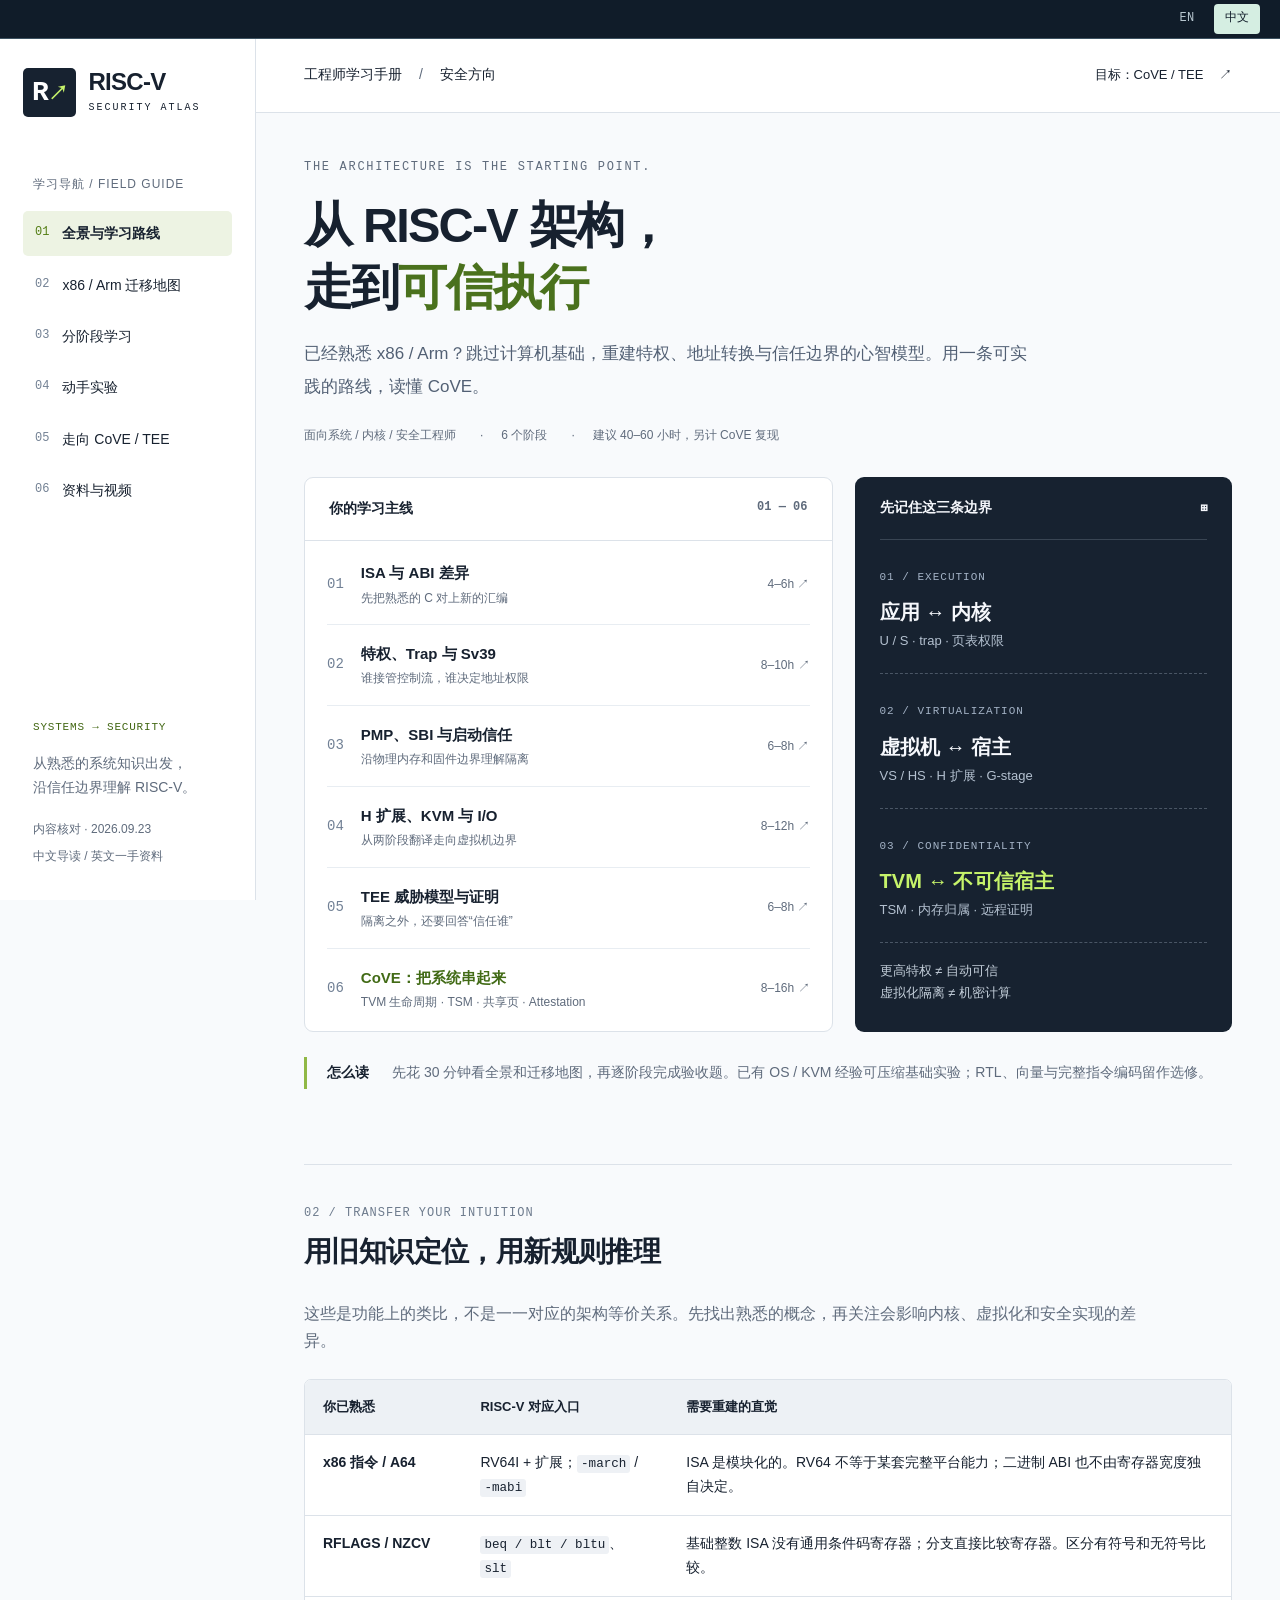
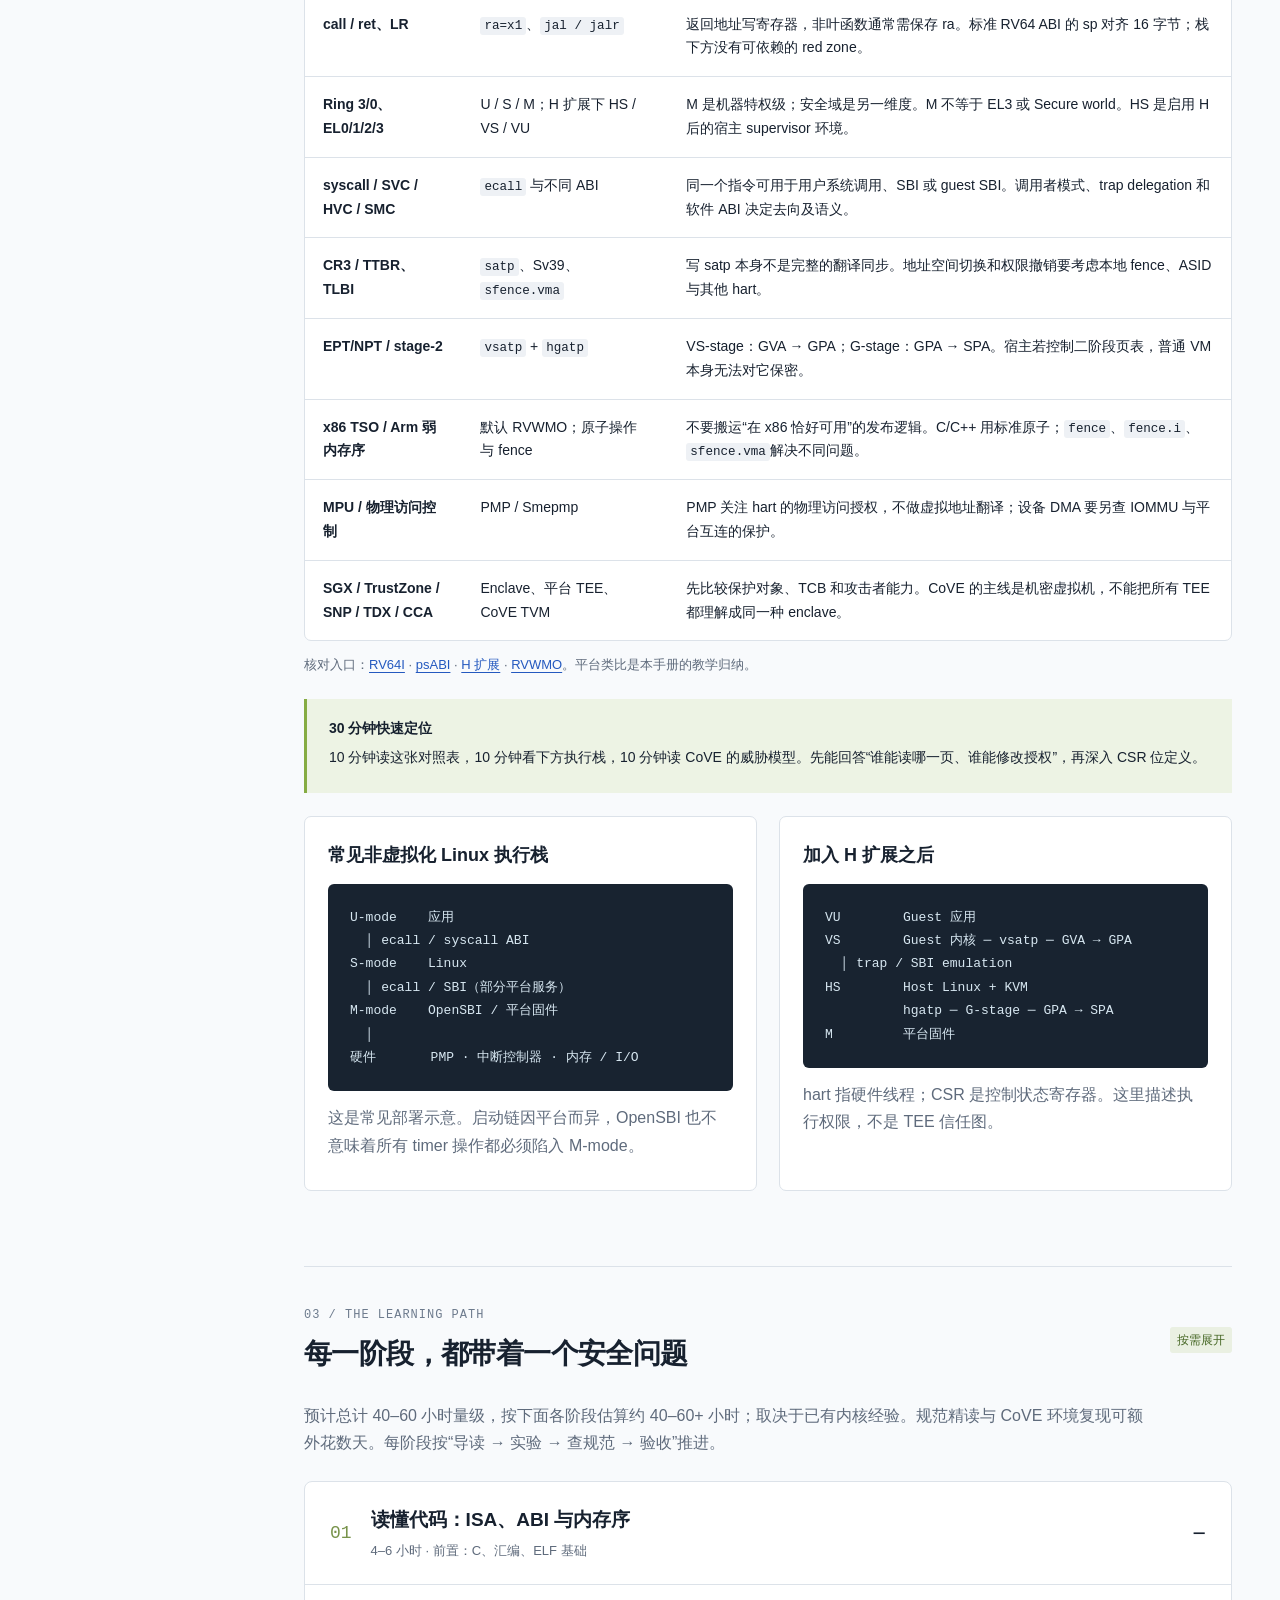
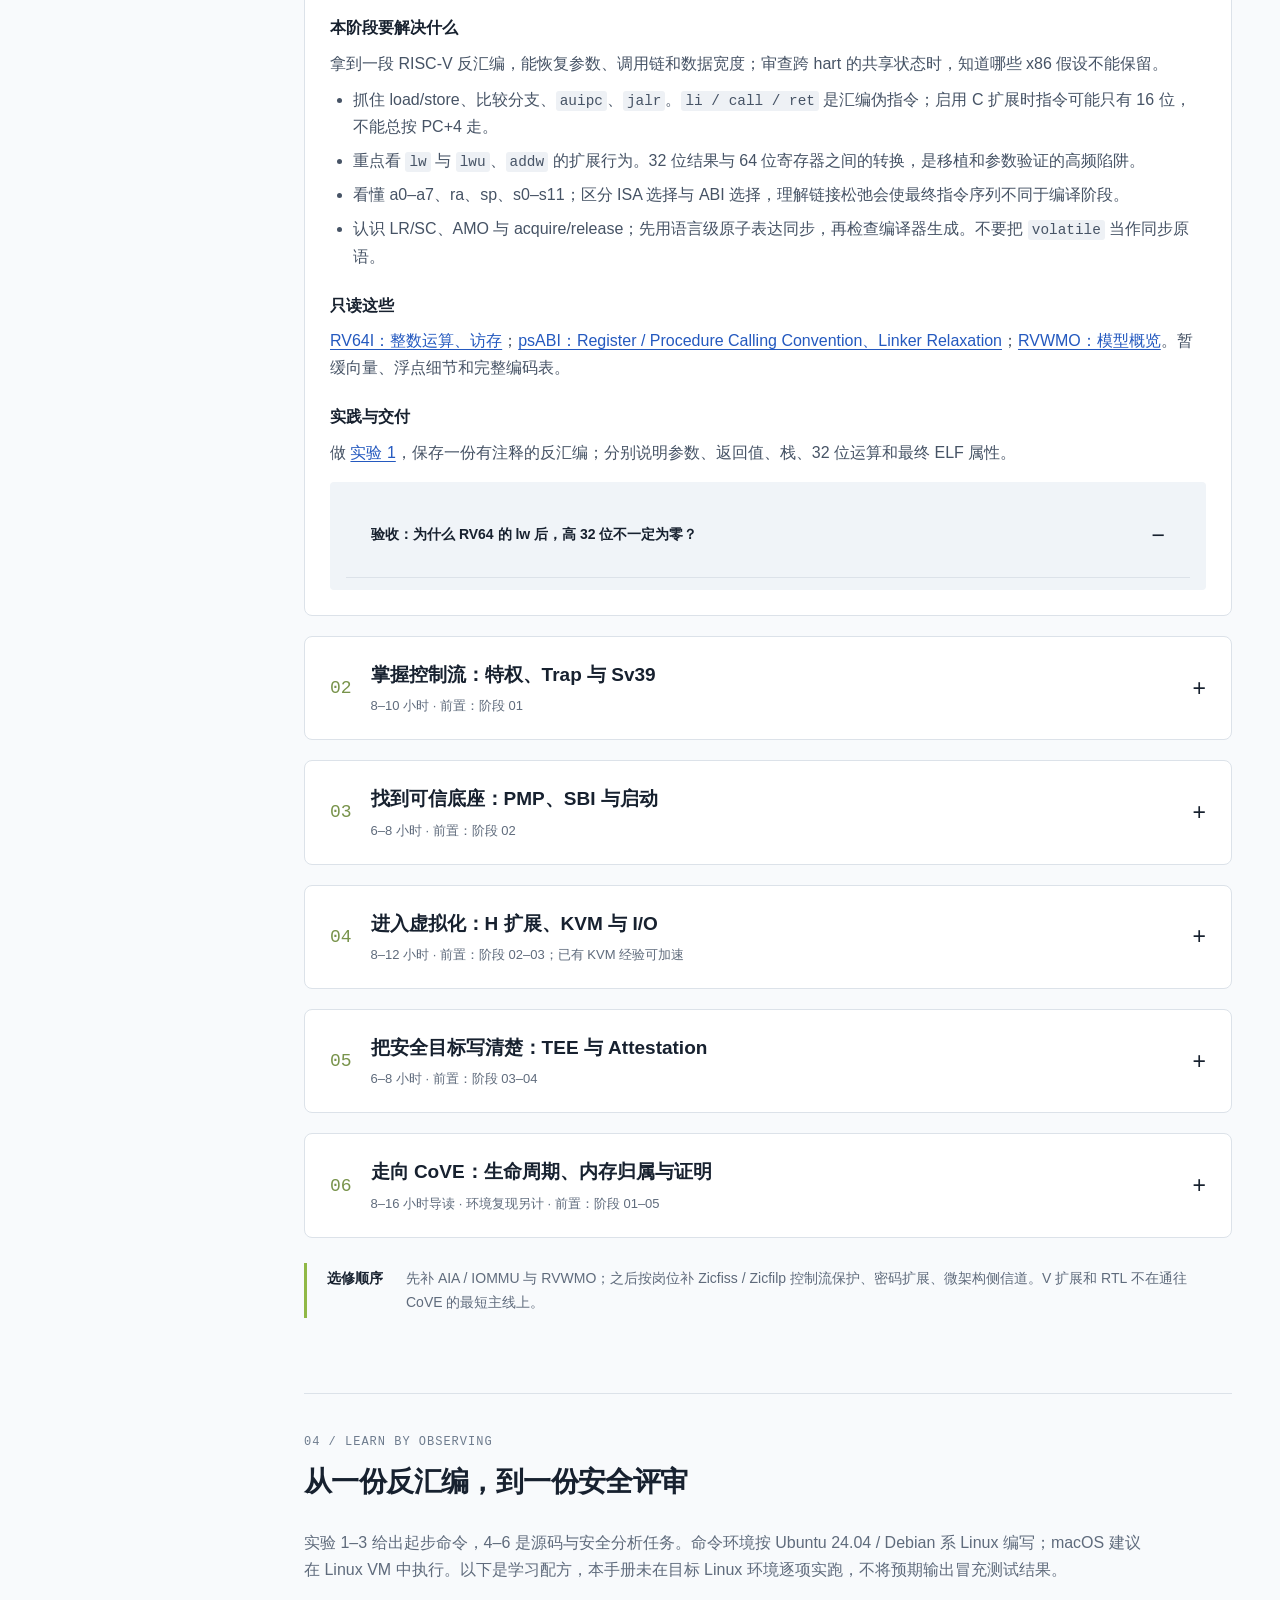
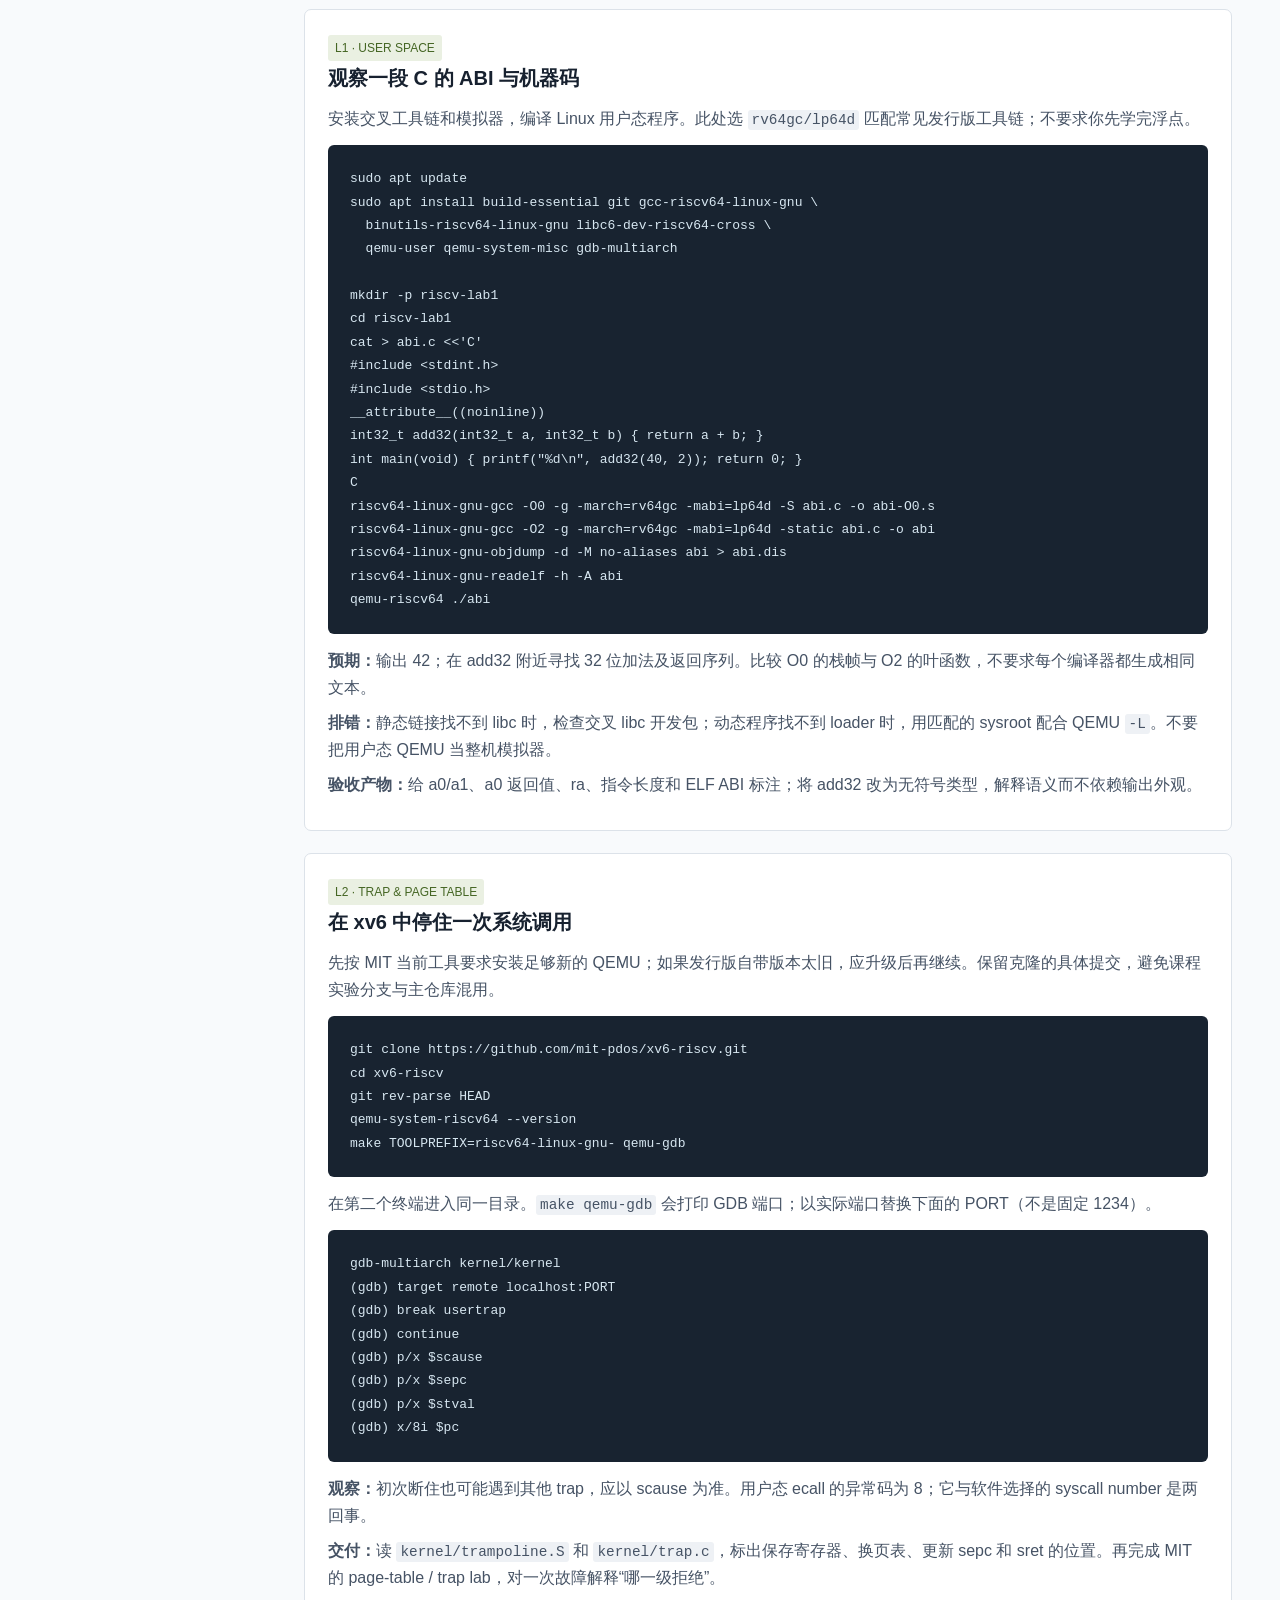
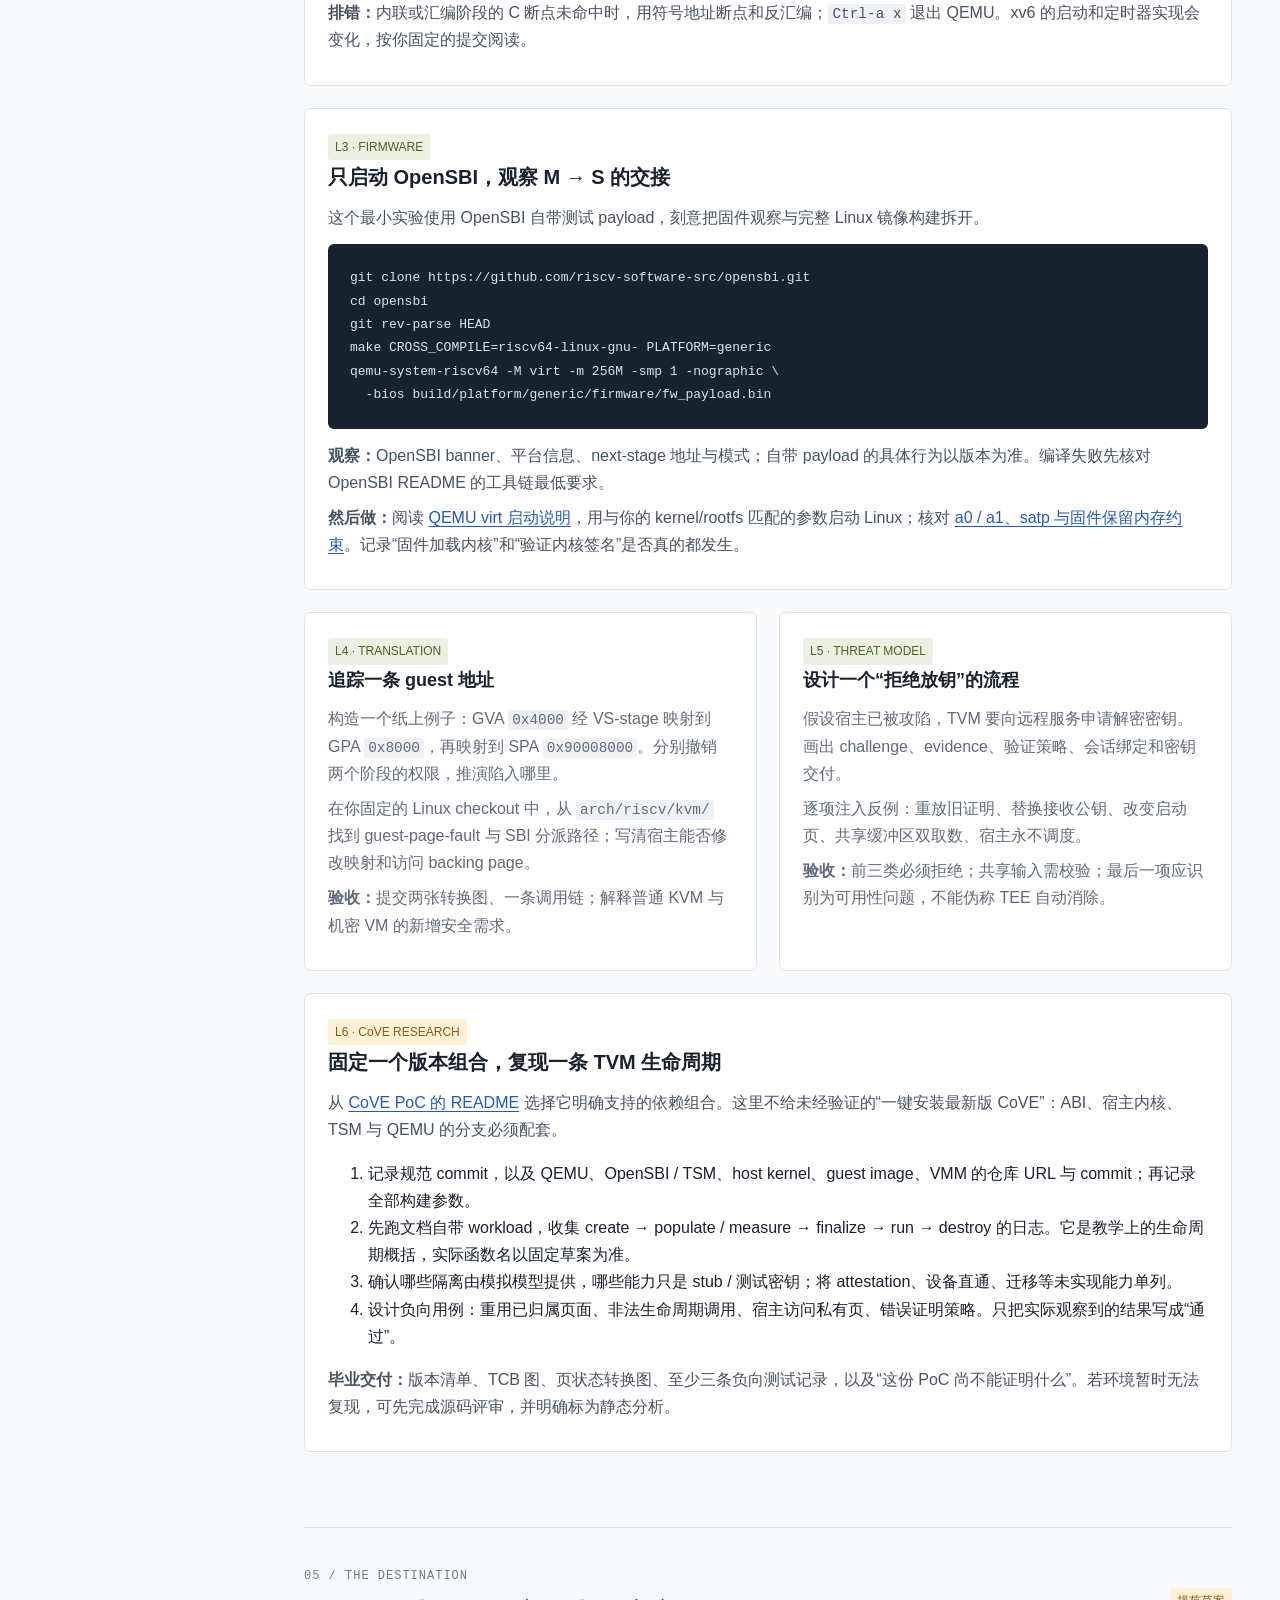
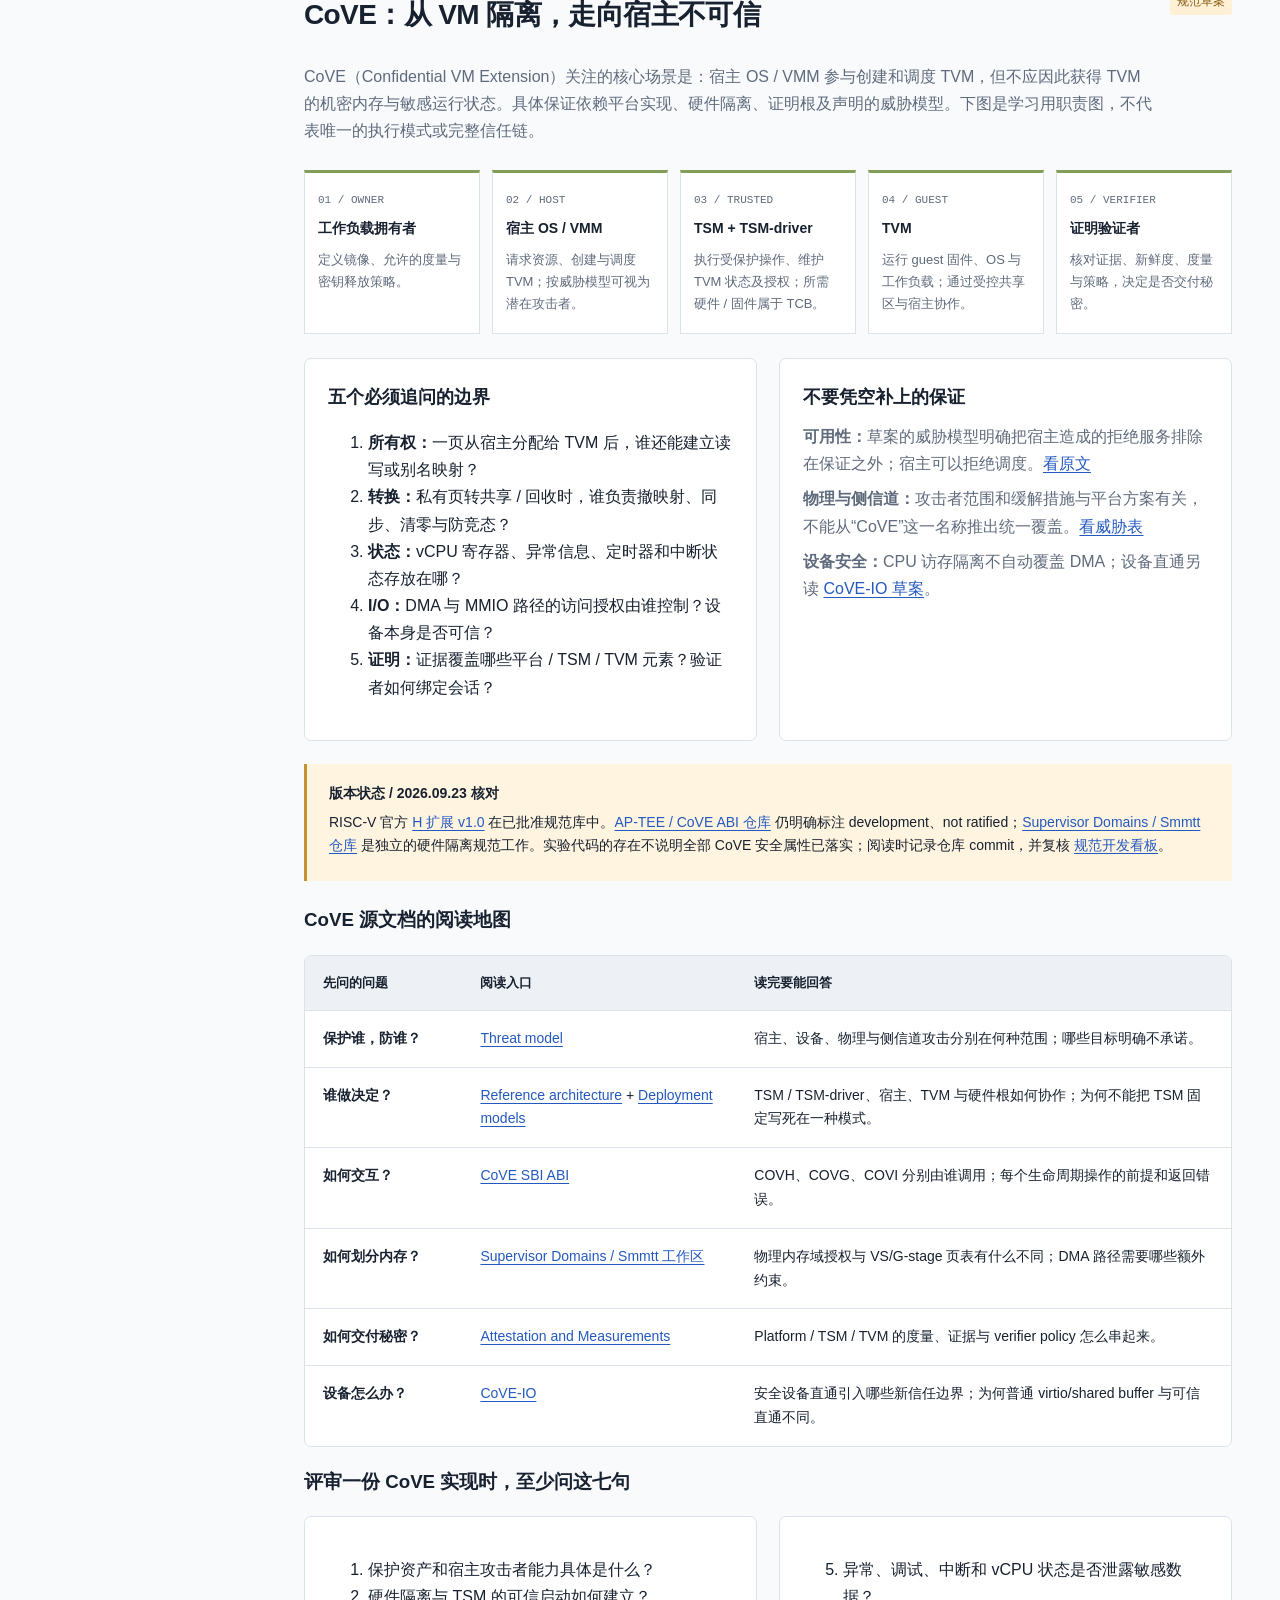
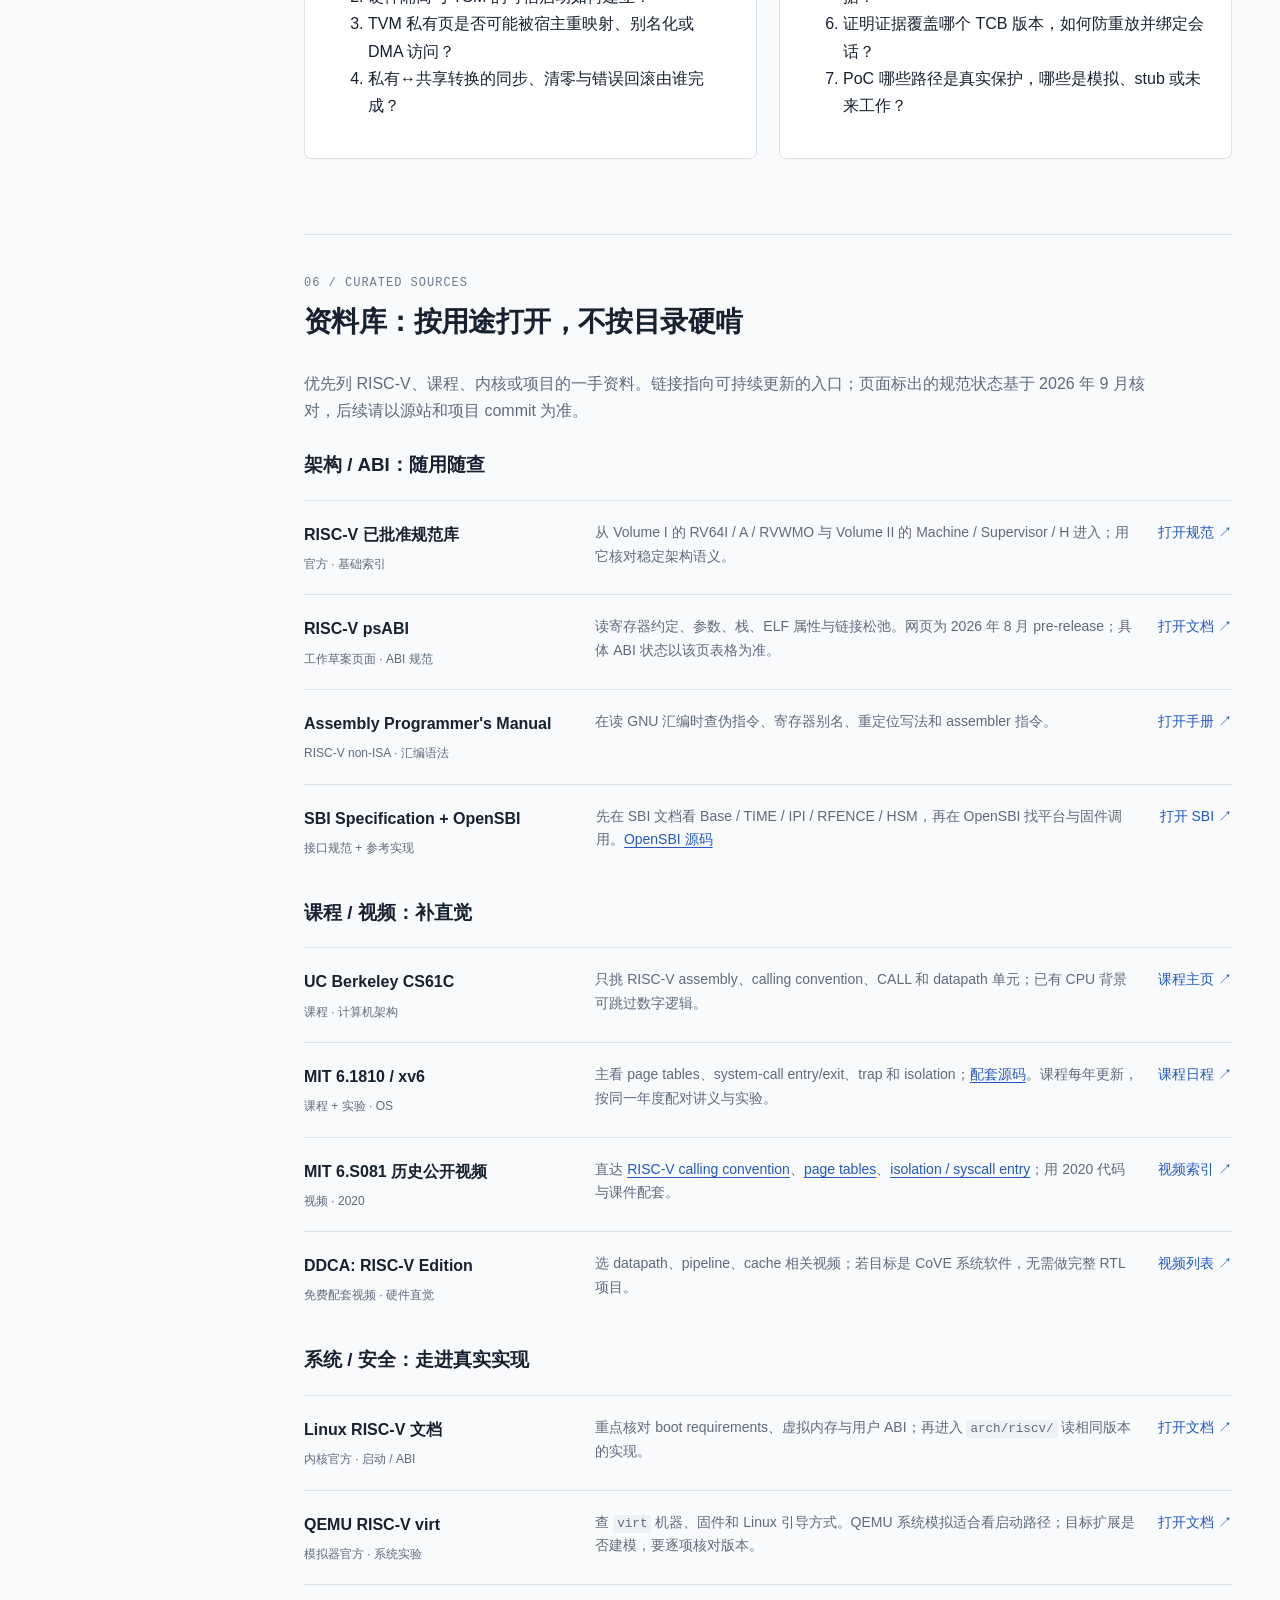
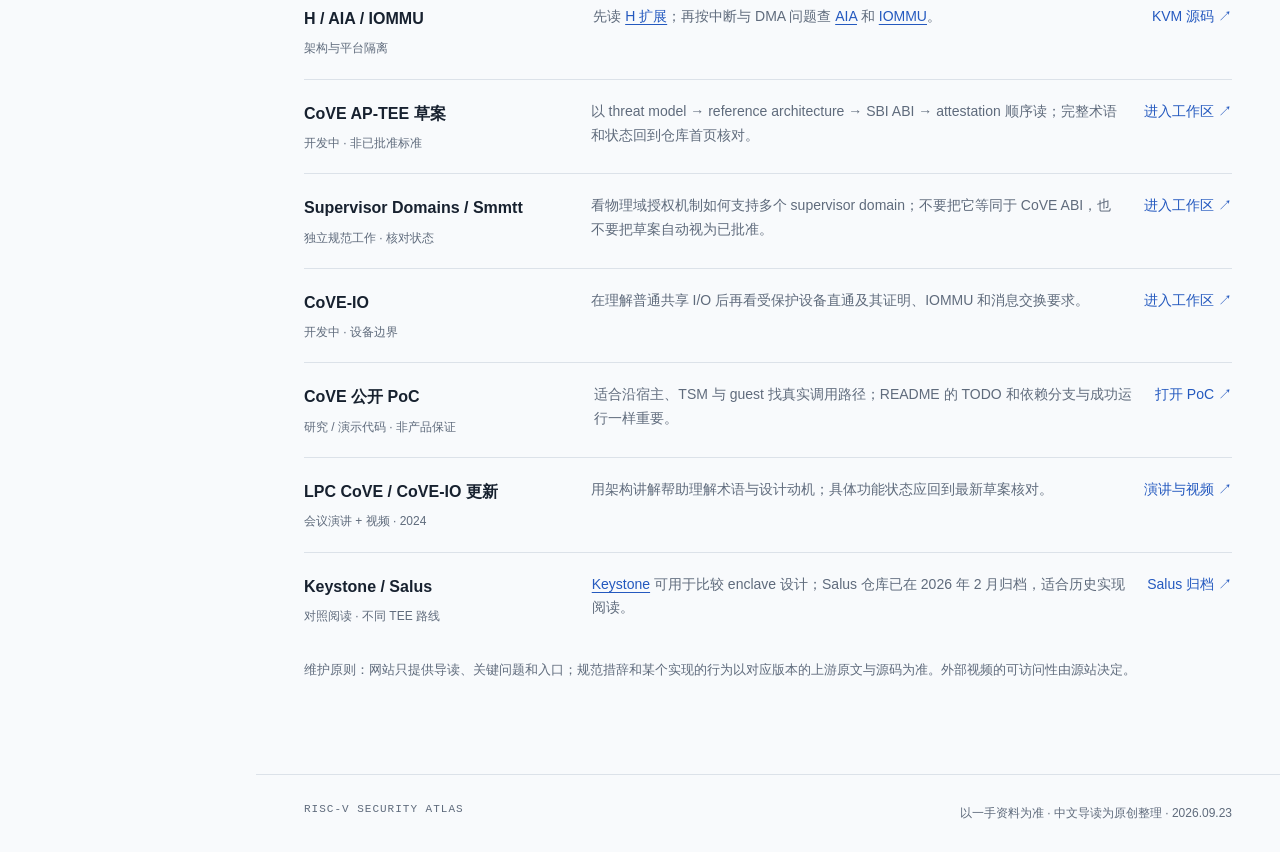
==== index.zh.html @ fb54406d "Add bilingual English and Chinese editions" ====
<!DOCTYPE html>

<html lang="zh-CN"><head><meta charset="utf-8"/><meta content="width=device-width,initial-scale=1" name="viewport"/><title>RISC-V Security Atlas · 从架构到 CoVE</title><meta content="为有 x86/Arm 经验的系统工程师设计的 RISC-V 安全学习路线：架构迁移、特权隔离、Linux/KVM 与 CoVE/TEE。" name="description"/><link href="data:image/svg+xml,%3Csvg xmlns='http://www.w3.org/2000/svg' viewBox='0 0 32 32'%3E%3Crect width='32' height='32' rx='6' fill='%2318202d'/%3E%3Cpath d='M8 8h9l6 7-6 9H8l7-9z' fill='%23c6f36a'/%3E%3C/svg%3E" rel="icon" type="image/svg+xml"/><link href="style.css" rel="stylesheet"/><script src="language.js"></script></head><body><nav aria-label="语言选择" id="atlas-langbar"><a data-atlas-lang="en" href="index.html">EN</a><a aria-current="page" data-atlas-lang="zh" href="index.zh.html">中文</a></nav><a class="skip" href="#main">跳至正文</a><aside><a class="brand" href="#overview"><span class="brandmark">R<span>↗</span></span><div>RISC-V<span>SECURITY ATLAS</span></div></a><div class="nav-label">学习导航 / FIELD GUIDE</div><nav><a href="#overview">01 <span>全景与学习路线</span></a><a href="#bridge">02 <span>x86 / Arm 迁移地图</span></a><a href="#curriculum">03 <span>分阶段学习</span></a><a href="#labs">04 <span>动手实验</span></a><a href="#cove">05 <span>走向 CoVE / TEE</span></a><a href="#library">06 <span>资料与视频</span></a></nav><div class="aside-note"><span class="pill">SYSTEMS → SECURITY</span><p>从熟悉的系统知识出发，<br/>沿信任边界理解 RISC-V。</p><small>内容核对 · 2026.09.23<br/>中文导读 / 英文一手资料</small></div></aside><div class="page"><header><span>工程师学习手册 <span class="muted">/</span> 安全方向</span><a href="#cove">目标：CoVE / TEE <span>↗</span></a></header><main id="main"><section id="overview"><div class="eyebrow">THE ARCHITECTURE IS THE STARTING POINT.</div><h1>从 RISC-V 架构，<br/>走到<span class="accent">可信执行</span></h1><p class="lead">已经熟悉 x86 / Arm？跳过计算机基础，重建特权、地址转换与信任边界的心智模型。用一条可实践的路线，读懂 CoVE。</p><div class="meta-row"><span>面向系统 / 内核 / 安全工程师</span><span>6 个阶段</span><span>建议 40–60 小时，另计 CoVE 复现</span></div><div class="overview-grid"><div class="route-panel"><div class="panel-title"><span>你的学习主线</span><span class="mono">01 — 06</span></div><ol class="route"><li><a href="#stage-1"><b>01</b><div>ISA 与 ABI 差异<span>先把熟悉的 C 对上新的汇编</span></div><small>4–6h ↗</small></a></li><li><a href="#stage-2"><b>02</b><div>特权、Trap 与 Sv39<span>谁接管控制流，谁决定地址权限</span></div><small>8–10h ↗</small></a></li><li><a href="#stage-3"><b>03</b><div>PMP、SBI 与启动信任<span>沿物理内存和固件边界理解隔离</span></div><small>6–8h ↗</small></a></li><li><a href="#stage-4"><b>04</b><div>H 扩展、KVM 与 I/O<span>从两阶段翻译走向虚拟机边界</span></div><small>8–12h ↗</small></a></li><li><a href="#stage-5"><b>05</b><div>TEE 威胁模型与证明<span>隔离之外，还要回答“信任谁”</span></div><small>6–8h ↗</small></a></li><li class="destination"><a href="#stage-6"><b>06</b><div>CoVE：把系统串起来<span>TVM 生命周期 · TSM · 共享页 · Attestation</span></div><small>8–16h ↗</small></a></li></ol></div><div class="boundary-panel"><div class="panel-title"><span>先记住这三条边界</span><span>⊞</span></div><div class="boundary"><span>01 / EXECUTION</span><h3>应用 ↔ 内核</h3><p>U / S · trap · 页表权限</p></div><div class="boundary"><span>02 / VIRTUALIZATION</span><h3>虚拟机 ↔ 宿主</h3><p>VS / HS · H 扩展 · G-stage</p></div><div class="boundary last"><span>03 / CONFIDENTIALITY</span><h3>TVM ↔ 不可信宿主</h3><p>TSM · 内存归属 · 远程证明</p></div><p class="boundary-caption">更高特权 ≠ 自动可信<br/>虚拟化隔离 ≠ 机密计算</p></div></div><div class="reading-note"><b>怎么读</b><p>先花 30 分钟看全景和迁移地图，再逐阶段完成验收题。已有 OS / KVM 经验可压缩基础实验；RTL、向量与完整指令编码留作选修。</p></div></section><section id="bridge"><div class="section-heading"><div><span class="num">02 / TRANSFER YOUR INTUITION</span><h2>用旧知识定位，用新规则推理</h2></div></div><p class="intro">这些是功能上的类比，不是一一对应的架构等价关系。先找出熟悉的概念，再关注会影响内核、虚拟化和安全实现的差异。</p><div class="table-wrap"><table><thead><tr><th>你已熟悉</th><th>RISC-V 对应入口</th><th>需要重建的直觉</th></tr></thead><tbody>
<tr><td>x86 指令 / A64</td><td>RV64I + 扩展；<code>-march</code> / <code>-mabi</code></td><td>ISA 是模块化的。RV64 不等于某套完整平台能力；二进制 ABI 也不由寄存器宽度独自决定。</td></tr>
<tr><td>RFLAGS / NZCV</td><td><code>beq / blt / bltu</code>、<code>slt</code></td><td>基础整数 ISA 没有通用条件码寄存器；分支直接比较寄存器。区分有符号和无符号比较。</td></tr>
<tr><td>call / ret、LR</td><td><code>ra=x1</code>、<code>jal / jalr</code></td><td>返回地址写寄存器，非叶函数通常需保存 ra。标准 RV64 ABI 的 sp 对齐 16 字节；栈下方没有可依赖的 red zone。</td></tr>
<tr><td>Ring 3/0、EL0/1/2/3</td><td>U / S / M；H 扩展下 HS / VS / VU</td><td>M 是机器特权级；安全域是另一维度。M 不等于 EL3 或 Secure world。HS 是启用 H 后的宿主 supervisor 环境。</td></tr>
<tr><td>syscall / SVC / HVC / SMC</td><td><code>ecall</code> 与不同 ABI</td><td>同一个指令可用于用户系统调用、SBI 或 guest SBI。调用者模式、trap delegation 和软件 ABI 决定去向及语义。</td></tr>
<tr><td>CR3 / TTBR、TLBI</td><td><code>satp</code>、Sv39、<code>sfence.vma</code></td><td>写 satp 本身不是完整的翻译同步。地址空间切换和权限撤销要考虑本地 fence、ASID 与其他 hart。</td></tr>
<tr><td>EPT/NPT / stage-2</td><td><code>vsatp</code> + <code>hgatp</code></td><td>VS-stage：GVA → GPA；G-stage：GPA → SPA。宿主若控制二阶段页表，普通 VM 本身无法对它保密。</td></tr>
<tr><td>x86 TSO / Arm 弱内存序</td><td>默认 RVWMO；原子操作与 fence</td><td>不要搬运“在 x86 恰好可用”的发布逻辑。C/C++ 用标准原子；<code>fence</code>、<code>fence.i</code>、<code>sfence.vma</code>解决不同问题。</td></tr>
<tr><td>MPU / 物理访问控制</td><td>PMP / Smepmp</td><td>PMP 关注 hart 的物理访问授权，不做虚拟地址翻译；设备 DMA 要另查 IOMMU 与平台互连的保护。</td></tr>
<tr><td>SGX / TrustZone / SNP / TDX / CCA</td><td>Enclave、平台 TEE、CoVE TVM</td><td>先比较保护对象、TCB 和攻击者能力。CoVE 的主线是机密虚拟机，不能把所有 TEE 都理解成同一种 enclave。</td></tr>
</tbody></table></div><p class="source-note">核对入口：<a class="inline-link" href="https://docs.riscv.org/reference/isa/v20260120/unpriv/rv64.html" rel="noopener noreferrer" target="_blank">RV64I</a> · <a class="inline-link" href="https://riscv-non-isa.github.io/riscv-elf-psabi-doc/" rel="noopener noreferrer" target="_blank">psABI</a> · <a class="inline-link" href="https://docs.riscv.org/reference/isa/v20260120/priv/hypervisor.html" rel="noopener noreferrer" target="_blank">H 扩展</a> · <a class="inline-link" href="https://docs.riscv.org/reference/isa/v20260120/unpriv/rvwmo.html" rel="noopener noreferrer" target="_blank">RVWMO</a>。平台类比是本手册的教学归纳。</p>
<div class="callout"><b>30 分钟快速定位</b><p>10 分钟读这张对照表，10 分钟看下方执行栈，10 分钟读 CoVE 的威胁模型。先能回答“谁能读哪一页、谁能修改授权”，再深入 CSR 位定义。</p></div>
<div class="two-col"><div class="mini-card"><h3>常见非虚拟化 Linux 执行栈</h3><pre><code>U-mode    应用
  │ ecall / syscall ABI
S-mode    Linux
  │ ecall / SBI（部分平台服务）
M-mode    OpenSBI / 平台固件
  │
硬件       PMP · 中断控制器 · 内存 / I/O</code></pre><p>这是常见部署示意。启动链因平台而异，OpenSBI 也不意味着所有 timer 操作都必须陷入 M-mode。</p></div><div class="mini-card"><h3>加入 H 扩展之后</h3><pre><code>VU        Guest 应用
VS        Guest 内核 ─ vsatp ─ GVA → GPA
  │ trap / SBI emulation
HS        Host Linux + KVM
          hgatp ─ G-stage ─ GPA → SPA
M         平台固件</code></pre><p>hart 指硬件线程；CSR 是控制状态寄存器。这里描述执行权限，不是 TEE 信任图。</p></div></div></section>
<section id="curriculum"><div class="section-heading"><div><span class="num">03 / THE LEARNING PATH</span><h2>每一阶段，都带着一个安全问题</h2></div><span class="tag">按需展开</span></div><p class="intro">预计总计 40–60 小时量级，按下面各阶段估算约 40–60+ 小时；取决于已有内核经验。规范精读与 CoVE 环境复现可额外花数天。每阶段按“导读 → 实验 → 查规范 → 验收”推进。</p>
<details class="lesson" id="stage-1" open=""><summary><span class="lesson-num">01</span><div><h3>读懂代码：ISA、ABI 与内存序</h3><p>4–6 小时 · 前置：C、汇编、ELF 基础</p></div></summary><div class="lesson-body"><h4>本阶段要解决什么</h4><p>拿到一段 RISC-V 反汇编，能恢复参数、调用链和数据宽度；审查跨 hart 的共享状态时，知道哪些 x86 假设不能保留。</p><ul><li>抓住 load/store、比较分支、<code>auipc</code>、<code>jalr</code>。<code>li / call / ret</code> 是汇编伪指令；启用 C 扩展时指令可能只有 16 位，不能总按 PC+4 走。</li><li>重点看 <code>lw</code> 与 <code>lwu</code>、<code>addw</code> 的扩展行为。32 位结果与 64 位寄存器之间的转换，是移植和参数验证的高频陷阱。</li><li>看懂 a0–a7、ra、sp、s0–s11；区分 ISA 选择与 ABI 选择，理解链接松弛会使最终指令序列不同于编译阶段。</li><li>认识 LR/SC、AMO 与 acquire/release；先用语言级原子表达同步，再检查编译器生成。不要把 <code>volatile</code> 当作同步原语。</li></ul><h4>只读这些</h4><p><a href="https://docs.riscv.org/reference/isa/v20260120/unpriv/rv64.html" rel="noopener noreferrer" target="_blank">RV64I：整数运算、访存</a>；<a href="https://riscv-non-isa.github.io/riscv-elf-psabi-doc/" rel="noopener noreferrer" target="_blank">psABI：Register / Procedure Calling Convention、Linker Relaxation</a>；<a href="https://docs.riscv.org/reference/isa/v20260120/unpriv/rvwmo.html" rel="noopener noreferrer" target="_blank">RVWMO：模型概览</a>。暂缓向量、浮点细节和完整编码表。</p><h4>实践与交付</h4><p>做 <a href="#lab-1">实验 1</a>，保存一份有注释的反汇编；分别说明参数、返回值、栈、32 位运算和最终 ELF 属性。</p><details class="answer"><summary>验收：为什么 RV64 的 lw 后，高 32 位不一定为零？</summary><p>lw 将 32 位值符号扩展到 XLEN；lwu 才是零扩展。再解释为什么函数返回值还要结合类型和 ABI，而不能仅凭某条 load 推断。</p></details></div></details>
<details class="lesson" id="stage-2"><summary><span class="lesson-num">02</span><div><h3>掌握控制流：特权、Trap 与 Sv39</h3><p>8–10 小时 · 前置：阶段 01</p></div></summary><div class="lesson-body"><h4>本阶段要解决什么</h4><p>应用越权访问后，硬件在哪一层拒绝，控制流交给谁，返回时恢复了什么？</p><ul><li>将 trap 分成同步异常和异步中断。追踪 <code>stvec / sepc / scause / stval / sstatus</code>；用 <code>medeleg / mideleg</code> 理解委托，不能假定所有 ecall 都先到 M。</li><li>硬件不会替软件保存完整通用寄存器集、切好内核栈并换好页表。用 xv6 的 trampoline 将这些步骤逐一对上。</li><li>Sv39 的典型 4 KiB 页：虚拟地址拆成 9/9/9/12 位；三层 PTE。检查 V/R/W/X/U/A/D 与叶子项、superpage；无效编码和权限错误也参与失败判定。</li><li>区分 page fault 与 access fault；前者多与地址转换 / 页表权限有关，后者可来自物理访问授权或平台访问失败。SUM/MXR 的权限影响也要单独查。</li></ul><h4>只读这些</h4><p><a href="https://docs.riscv.org/reference/isa/v20260120/priv/supervisor.html" rel="noopener noreferrer" target="_blank">Supervisor：trap CSR、satp、Sv39、SFENCE.VMA</a>；<a href="https://pdos.csail.mit.edu/6.828/2025/schedule.html" rel="noopener noreferrer" target="_blank">MIT 6.1810：Page tables、System call entry/exit、Traps lab</a>。xv6 只抓 <code>trampoline.S → trap.c → syscall.c</code> 和 <code>vm.c</code>。</p><h4>实践与交付</h4><p>做 <a href="#lab-2">实验 2</a>，画一条 U → S → U 路径，注明每一步谁负责；再追踪一个 guard-page fault，记录原因与故障地址。</p><details class="answer"><summary>验收：改了 PTE，为什么不能立即假定所有 CPU 都失去访问权限？</summary><p>内存中的 PTE 不是所有 hart 已生效的翻译状态。需按地址空间与并发协议执行本地翻译同步，并协调远程 hart 的 shootdown。隔离撤销必须以旧访问能力确实失效为完成条件。</p></details></div></details>
<details class="lesson" id="stage-3"><summary><span class="lesson-num">03</span><div><h3>找到可信底座：PMP、SBI 与启动</h3><p>6–8 小时 · 前置：阶段 02</p></div></summary><div class="lesson-body"><h4>本阶段要解决什么</h4><p>如果 Linux 被攻陷，固件如何保住自己的代码和数据？“能启动”与“可信启动”之间还缺什么？</p><ul><li>PMP 用物理地址范围与 R/W/X 做访问检查。先理解 TOR / NAPOT、匹配优先级、锁定位和无匹配时的规则，再看 Smepmp 对 M-mode 约束的增强。</li><li>不要把标准 PMP 的 M-mode 默认行为笼统说成“永远绕过”或“全部受限”；锁定、有效特权、MPRV 与 Smepmp 都会改变判断。</li><li>SBI 是接口规范，OpenSBI 是实现。先理解 Base extension 的能力探测，再看 TIME、IPI、RFENCE、HSM；不要根据 CPU 名称猜测可用扩展。</li><li>把启动链拆成加载、签名验证、度量和运行期隔离。固件保留内存应与 Linux 使用的内存描述一致；DT 的 no-map 约定不等于硬件访问控制。</li></ul><h4>只读这些</h4><p><a href="https://docs.riscv.org/reference/isa/v20260120/priv/machine.html" rel="noopener noreferrer" target="_blank">Machine：Physical Memory Protection</a>；<a href="https://docs.riscv.org/reference/isa/v20260120/priv/smepmp.html" rel="noopener noreferrer" target="_blank">Smepmp</a>；<a href="https://github.com/riscv-non-isa/riscv-sbi-doc" rel="noopener noreferrer" target="_blank">SBI</a>；<a href="https://github.com/riscv-software-src/opensbi" rel="noopener noreferrer" target="_blank">OpenSBI</a>；<a href="https://docs.kernel.org/arch/riscv/boot.html" rel="noopener noreferrer" target="_blank">Linux boot requirements</a>。</p><h4>实践与交付</h4><p>做 <a href="#lab-3">实验 3</a>。记录固件版本、next-stage mode、内存范围；在纸上列出 M/S/U 对每个 PMP 区域的读写执行权限，不要用一句“高特权可信”代替证明。</p><details class="answer"><summary>验收：CPU 的 PMP 配好了，设备 DMA 就不能读秘密了吗？</summary><p>不能据此得出结论。PMP 是 hart 侧机制；必须确认 DMA 路径上的 IOMMU、互连防火墙、设备授权以及固件配置是否形成完整的访问控制。</p></details></div></details>
<details class="lesson" id="stage-4"><summary><span class="lesson-num">04</span><div><h3>进入虚拟化：H 扩展、KVM 与 I/O</h3><p>8–12 小时 · 前置：阶段 02–03；已有 KVM 经验可加速</p></div></summary><div class="lesson-body"><h4>本阶段要解决什么</h4><p>普通 VM 的隔离信任宿主。要进一步保护 VM 不受恶意宿主影响，必须先看清宿主原本掌握的能力。</p><ul><li>将 VS/VU 和 HS 放到正确位置；理解 <code>hstatus</code>、虚拟化 CSR 以及 guest trap 如何进入宿主。</li><li>画 GVA → GPA → SPA 两阶段路径；不要把 vsatp 与 hgatp 的地址空间混在一起。按规范区分 <code>HFENCE.VVMA</code> 与 <code>HFENCE.GVMA</code> 的同步对象。</li><li>在 Linux <code>arch/riscv/kvm/</code> 里追踪 vCPU 进入 / 退出、SBI 模拟与二阶段缺页。阅读实际 checkout，文件拆分会随版本变化。</li><li>AIA / IMSIC 帮助理解中断虚拟化；IOMMU 处理设备访问路径。二者都不能只凭“启用”就推导完整机密计算保证。</li></ul><h4>只读这些</h4><p><a href="https://docs.riscv.org/reference/isa/v20260120/priv/hypervisor.html" rel="noopener noreferrer" target="_blank">H 扩展：CSR、two-stage translation、traps</a>；<a href="https://github.com/torvalds/linux/tree/master/arch/riscv/kvm" rel="noopener noreferrer" target="_blank">Linux RISC-V KVM 源码</a>；<a href="https://github.com/riscv/riscv-aia" rel="noopener noreferrer" target="_blank">AIA</a>；<a href="https://github.com/riscv-non-isa/riscv-iommu" rel="noopener noreferrer" target="_blank">IOMMU</a>。只先读 overview 和编程模型。</p><h4>实践与交付</h4><p>完成 <a href="#lab-4">实验 4 的翻译与源码追踪</a>。有支持 H 的 RISC-V 环境再做 KVM 启动；在 x86/Arm 上用 QEMU TCG 跑 RISC-V，不等于跨架构 KVM 加速。</p><details class="answer"><summary>验收：Guest 页表禁止宿主访问，是否就能实现机密 VM？</summary><p>Guest 页表约束 guest 自身的转换。普通宿主仍管理 guest 物理内存及二阶段映射；CoVE 需要由可信组件和平台隔离机制约束不可信宿主对 TVM 的访问。</p></details></div></details>
<details class="lesson" id="stage-5"><summary><span class="lesson-num">05</span><div><h3>把安全目标写清楚：TEE 与 Attestation</h3><p>6–8 小时 · 前置：阶段 03–04</p></div></summary><div class="lesson-body"><h4>本阶段要解决什么</h4><p>“可信”是相对于资产、攻击者和假设而言。远程工作负载拥有者凭什么向这台机器交付秘密？</p><ul><li>资产包括私有内存、寄存器状态、密钥与初始度量；攻击面包括宿主、设备、共享缓冲区、异常输入和调试接口。</li><li>把 TCB（Trusted Computing Base）列为具体组件。硬件根、M-mode 固件、TSM 和 guest 内部可信代码，不会因为宿主移出 TCB 就消失。</li><li>区分 secure boot（验证是否允许启动）、measured boot（记录启动了什么）、attestation（输出可验证证据）和 verifier policy（判定是否接受）。</li><li>共享页既可能被读，也可能被篡改。练习长度 / 偏移校验、复制后校验、双取数风险和明确的缓冲区所有权，不要在未校验输入上使用特权。</li></ul><h4>只读这些</h4><p><a href="https://github.com/riscv-non-isa/riscv-ap-tee/blob/main/src/threatmodel.adoc" rel="noopener noreferrer" target="_blank">CoVE threat model</a> → <a href="https://github.com/riscv-non-isa/riscv-ap-tee/blob/main/src/attestation.adoc" rel="noopener noreferrer" target="_blank">Attestation and Measurements</a>；再用 <a href="https://keystone-enclave.org/" rel="noopener noreferrer" target="_blank">Keystone</a> 对照 enclave 模型。Keystone 是另一条 TEE 设计路线，不是 CoVE 的同义词或必经依赖。</p><h4>实践与交付</h4><p>做 <a href="#lab-5">实验 5 的威胁模型评审</a>：一页资产 / 攻击者 / 假设表，一张 TCB 图，一份“拒绝释放密钥”的反例集合。</p><details class="answer"><summary>验收：证明报告签名有效，就应该把密钥发给 guest 吗？</summary><p>还要检查信任链、度量是否在允许列表、TCB 版本与策略、新鲜度，以及接收密钥的会话 / 公钥是否绑定到已验证的环境。签名有效只说明证据通过了部分验证。</p></details></div></details>
<details class="lesson" id="stage-6"><summary><span class="lesson-num">06</span><div><h3>走向 CoVE：生命周期、内存归属与证明</h3><p>8–16 小时导读 · 环境复现另计 · 前置：阶段 01–05</p></div></summary><div class="lesson-body"><h4>本阶段要解决什么</h4><p>把规范角色与实际调用链连起来：宿主请求创建 TVM，TSM 校验并执行受保护操作，guest 与外界通过显式接口协作。</p><ul><li>TVM（TEE VM）是受保护虚拟机；TSM（TEE Security Manager）是可信安全管理组件。TSM 的执行模式依部署模型变化，不要固定理解为“必须跑在 HS”。</li><li>从 COVH（host）、COVG（guest）、COVI（interrupt）接口分工入手，再查当前草案的调用前置条件与错误。ABI 不是一条万能的 CPU 安全指令。</li><li>沿 TVM 的创建、页面装入与度量、finalize、执行、销毁，逐步问“这时允许谁访问”。Private/shared 转换要与映射撤销、并发、缓存 / TLB 和清零协议一同分析。</li><li>将 Smmtt / Supervisor Domains 的硬件隔离工作与 CoVE 的软件接口分层阅读；CoVE-IO 再扩展到设备信任与安全直通。</li></ul><h4>最短阅读顺序</h4><p><a href="https://github.com/riscv-non-isa/riscv-ap-tee/blob/main/src/threatmodel.adoc" rel="noopener noreferrer" target="_blank">Threat model</a> → <a href="https://github.com/riscv-non-isa/riscv-ap-tee/blob/main/src/refarch.adoc" rel="noopener noreferrer" target="_blank">Reference architecture</a> → <a href="https://github.com/riscv-non-isa/riscv-ap-tee/blob/main/src/sbi_cove.adoc" rel="noopener noreferrer" target="_blank">SBI interfaces</a> → <a href="https://github.com/riscv-non-isa/riscv-ap-tee/blob/main/src/attestation.adoc" rel="noopener noreferrer" target="_blank">Attestation</a> → 选一份实现追调用链。</p><h4>实践与交付</h4><p>按 <a href="#lab-6">实验 6</a> 固定版本组合，输出一份可复现记录。最终用下方 <a href="#cove">CoVE 阅读地图</a> 做一次设计评审；不把研究实现默认当生产方案。</p><details class="answer"><summary>验收：TSM 的代码很小，TVM 的 TCB 就很小吗？</summary><p>不一定。还需纳入实际依赖的平台硬件、固件、证明根、设备及 guest 内部组件。TCB 取决于保护对象与部署模型，不等于一个仓库的代码量。</p></details></div></details>
<div class="reading-note"><b>选修顺序</b><p>先补 AIA / IOMMU 与 RVWMO；之后按岗位补 Zicfiss / Zicfilp 控制流保护、密码扩展、微架构侧信道。V 扩展和 RTL 不在通往 CoVE 的最短主线上。</p></div></section>
<section id="labs"><div class="section-heading"><div><span class="num">04 / LEARN BY OBSERVING</span><h2>从一份反汇编，到一份安全评审</h2></div></div><p class="intro">实验 1–3 给出起步命令，4–6 是源码与安全分析任务。命令环境按 Ubuntu 24.04 / Debian 系 Linux 编写；macOS 建议在 Linux VM 中执行。以下是学习配方，本手册未在目标 Linux 环境逐项实跑，不将预期输出冒充测试结果。</p>
<article class="lab mini-card" id="lab-1"><span class="tag">L1 · USER SPACE</span><h3>观察一段 C 的 ABI 与机器码</h3><p>安装交叉工具链和模拟器，编译 Linux 用户态程序。此处选 <code>rv64gc/lp64d</code> 匹配常见发行版工具链；不要求你先学完浮点。</p><pre><code>sudo apt update
sudo apt install build-essential git gcc-riscv64-linux-gnu \
  binutils-riscv64-linux-gnu libc6-dev-riscv64-cross \
  qemu-user qemu-system-misc gdb-multiarch

mkdir -p riscv-lab1
cd riscv-lab1
cat &gt; abi.c &lt;&lt;'C'
#include &lt;stdint.h&gt;
#include &lt;stdio.h&gt;
__attribute__((noinline))
int32_t add32(int32_t a, int32_t b) { return a + b; }
int main(void) { printf("%d\n", add32(40, 2)); return 0; }
C
riscv64-linux-gnu-gcc -O0 -g -march=rv64gc -mabi=lp64d -S abi.c -o abi-O0.s
riscv64-linux-gnu-gcc -O2 -g -march=rv64gc -mabi=lp64d -static abi.c -o abi
riscv64-linux-gnu-objdump -d -M no-aliases abi &gt; abi.dis
riscv64-linux-gnu-readelf -h -A abi
qemu-riscv64 ./abi</code></pre><p><b>预期：</b>输出 42；在 add32 附近寻找 32 位加法及返回序列。比较 O0 的栈帧与 O2 的叶函数，不要求每个编译器都生成相同文本。</p><p><b>排错：</b>静态链接找不到 libc 时，检查交叉 libc 开发包；动态程序找不到 loader 时，用匹配的 sysroot 配合 QEMU <code>-L</code>。不要把用户态 QEMU 当整机模拟器。</p><p><b>验收产物：</b>给 a0/a1、a0 返回值、ra、指令长度和 ELF ABI 标注；将 add32 改为无符号类型，解释语义而不依赖输出外观。</p></article>
<article class="lab mini-card" id="lab-2"><span class="tag">L2 · TRAP &amp; PAGE TABLE</span><h3>在 xv6 中停住一次系统调用</h3><p>先按 MIT 当前工具要求安装足够新的 QEMU；如果发行版自带版本太旧，应升级后再继续。保留克隆的具体提交，避免课程实验分支与主仓库混用。</p><pre><code>git clone https://github.com/mit-pdos/xv6-riscv.git
cd xv6-riscv
git rev-parse HEAD
qemu-system-riscv64 --version
make TOOLPREFIX=riscv64-linux-gnu- qemu-gdb</code></pre><p>在第二个终端进入同一目录。<code>make qemu-gdb</code> 会打印 GDB 端口；以实际端口替换下面的 PORT（不是固定 1234）。</p><pre><code>gdb-multiarch kernel/kernel
(gdb) target remote localhost:PORT
(gdb) break usertrap
(gdb) continue
(gdb) p/x $scause
(gdb) p/x $sepc
(gdb) p/x $stval
(gdb) x/8i $pc</code></pre><p><b>观察：</b>初次断住也可能遇到其他 trap，应以 scause 为准。用户态 ecall 的异常码为 8；它与软件选择的 syscall number 是两回事。</p><p><b>交付：</b>读 <code>kernel/trampoline.S</code> 和 <code>kernel/trap.c</code>，标出保存寄存器、换页表、更新 sepc 和 sret 的位置。再完成 MIT 的 page-table / trap lab，对一次故障解释“哪一级拒绝”。</p><p><b>排错：</b>内联或汇编阶段的 C 断点未命中时，用符号地址断点和反汇编；<code>Ctrl-a x</code> 退出 QEMU。xv6 的启动和定时器实现会变化，按你固定的提交阅读。</p></article>
<article class="lab mini-card" id="lab-3"><span class="tag">L3 · FIRMWARE</span><h3>只启动 OpenSBI，观察 M → S 的交接</h3><p>这个最小实验使用 OpenSBI 自带测试 payload，刻意把固件观察与完整 Linux 镜像构建拆开。</p><pre><code>git clone https://github.com/riscv-software-src/opensbi.git
cd opensbi
git rev-parse HEAD
make CROSS_COMPILE=riscv64-linux-gnu- PLATFORM=generic
qemu-system-riscv64 -M virt -m 256M -smp 1 -nographic \
  -bios build/platform/generic/firmware/fw_payload.bin</code></pre><p><b>观察：</b>OpenSBI banner、平台信息、next-stage 地址与模式；自带 payload 的具体行为以版本为准。编译失败先核对 OpenSBI README 的工具链最低要求。</p><p><b>然后做：</b>阅读 <a class="inline-link" href="https://www.qemu.org/docs/master/system/riscv/virt.html" rel="noopener noreferrer" target="_blank">QEMU virt 启动说明</a>，用与你的 kernel/rootfs 匹配的参数启动 Linux；核对 <a class="inline-link" href="https://docs.kernel.org/arch/riscv/boot.html" rel="noopener noreferrer" target="_blank">a0 / a1、satp 与固件保留内存约束</a>。记录“固件加载内核”和“验证内核签名”是否真的都发生。</p></article>
<div class="two-col"><article class="mini-card" id="lab-4"><span class="tag">L4 · TRANSLATION</span><h3>追踪一条 guest 地址</h3><p>构造一个纸上例子：GVA <code>0x4000</code> 经 VS-stage 映射到 GPA <code>0x8000</code>，再映射到 SPA <code>0x90008000</code>。分别撤销两个阶段的权限，推演陷入哪里。</p><p>在你固定的 Linux checkout 中，从 <code>arch/riscv/kvm/</code> 找到 guest-page-fault 与 SBI 分派路径；写清宿主能否修改映射和访问 backing page。</p><p><b>验收：</b>提交两张转换图、一条调用链；解释普通 KVM 与机密 VM 的新增安全需求。</p></article><article class="mini-card" id="lab-5"><span class="tag">L5 · THREAT MODEL</span><h3>设计一个“拒绝放钥”的流程</h3><p>假设宿主已被攻陷，TVM 要向远程服务申请解密密钥。画出 challenge、evidence、验证策略、会话绑定和密钥交付。</p><p>逐项注入反例：重放旧证明、替换接收公钥、改变启动页、共享缓冲区双取数、宿主永不调度。</p><p><b>验收：</b>前三类必须拒绝；共享输入需校验；最后一项应识别为可用性问题，不能伪称 TEE 自动消除。</p></article></div>
<article class="lab mini-card" id="lab-6" style="margin-top:22px"><span class="tag draft">L6 · CoVE RESEARCH</span><h3>固定一个版本组合，复现一条 TVM 生命周期</h3><p>从 <a class="inline-link" href="https://github.com/rivosinc/cove" rel="noopener noreferrer" target="_blank">CoVE PoC 的 README</a> 选择它明确支持的依赖组合。这里不给未经验证的“一键安装最新版 CoVE”：ABI、宿主内核、TSM 与 QEMU 的分支必须配套。</p><ol><li>记录规范 commit，以及 QEMU、OpenSBI / TSM、host kernel、guest image、VMM 的仓库 URL 与 commit；再记录全部构建参数。</li><li>先跑文档自带 workload，收集 create → populate / measure → finalize → run → destroy 的日志。它是教学上的生命周期概括，实际函数名以固定草案为准。</li><li>确认哪些隔离由模拟模型提供，哪些能力只是 stub / 测试密钥；将 attestation、设备直通、迁移等未实现能力单列。</li><li>设计负向用例：重用已归属页面、非法生命周期调用、宿主访问私有页、错误证明策略。只把实际观察到的结果写成“通过”。</li></ol><p><b>毕业交付：</b>版本清单、TCB 图、页状态转换图、至少三条负向测试记录，以及“这份 PoC 尚不能证明什么”。若环境暂时无法复现，可先完成源码评审，并明确标为静态分析。</p></article></section>
<section id="cove"><div class="section-heading"><div><span class="num">05 / THE DESTINATION</span><h2>CoVE：从 VM 隔离，走向宿主不可信</h2></div><span class="tag draft">规范草案</span></div><p class="intro">CoVE（Confidential VM Extension）关注的核心场景是：宿主 OS / VMM 参与创建和调度 TVM，但不应因此获得 TVM 的机密内存与敏感运行状态。具体保证依赖平台实现、硬件隔离、证明根及声明的威胁模型。下图是学习用职责图，不代表唯一的执行模式或完整信任链。</p>
<div class="flow"><div><span>01 / OWNER</span><b>工作负载拥有者</b><p>定义镜像、允许的度量与密钥释放策略。</p></div><div><span>02 / HOST</span><b>宿主 OS / VMM</b><p>请求资源、创建与调度 TVM；按威胁模型可视为潜在攻击者。</p></div><div><span>03 / TRUSTED</span><b>TSM + TSM-driver</b><p>执行受保护操作、维护 TVM 状态及授权；所需硬件 / 固件属于 TCB。</p></div><div><span>04 / GUEST</span><b>TVM</b><p>运行 guest 固件、OS 与工作负载；通过受控共享区与宿主协作。</p></div><div><span>05 / VERIFIER</span><b>证明验证者</b><p>核对证据、新鲜度、度量与策略，决定是否交付秘密。</p></div></div>
<div class="two-col"><div class="mini-card"><h3>五个必须追问的边界</h3><ol><li><b>所有权：</b>一页从宿主分配给 TVM 后，谁还能建立读写或别名映射？</li><li><b>转换：</b>私有页转共享 / 回收时，谁负责撤映射、同步、清零与防竞态？</li><li><b>状态：</b>vCPU 寄存器、异常信息、定时器和中断状态存放在哪？</li><li><b>I/O：</b>DMA 与 MMIO 路径的访问授权由谁控制？设备本身是否可信？</li><li><b>证明：</b>证据覆盖哪些平台 / TSM / TVM 元素？验证者如何绑定会话？</li></ol></div><div class="mini-card"><h3>不要凭空补上的保证</h3><p><b>可用性：</b>草案的威胁模型明确把宿主造成的拒绝服务排除在保证之外；宿主可以拒绝调度。<a class="inline-link" href="https://github.com/riscv-non-isa/riscv-ap-tee/blob/main/src/threatmodel.adoc" rel="noopener noreferrer" target="_blank">看原文</a></p><p><b>物理与侧信道：</b>攻击者范围和缓解措施与平台方案有关，不能从“CoVE”这一名称推出统一覆盖。<a class="inline-link" href="https://github.com/riscv-non-isa/riscv-ap-tee/blob/main/src/threatmodel.adoc" rel="noopener noreferrer" target="_blank">看威胁表</a></p><p><b>设备安全：</b>CPU 访存隔离不自动覆盖 DMA；设备直通另读 <a class="inline-link" href="https://github.com/riscv-non-isa/riscv-ap-tee-io" rel="noopener noreferrer" target="_blank">CoVE-IO 草案</a>。</p></div></div>
<div class="callout amber"><b>版本状态 / 2026.09.23 核对</b><p>RISC-V 官方 <a class="inline-link" href="https://docs.riscv.org/reference/isa/v20260120/priv/hypervisor.html" rel="noopener noreferrer" target="_blank">H 扩展 v1.0</a> 在已批准规范库中。<a class="inline-link" href="https://github.com/riscv-non-isa/riscv-ap-tee" rel="noopener noreferrer" target="_blank">AP-TEE / CoVE ABI 仓库</a> 仍明确标注 development、not ratified；<a class="inline-link" href="https://github.com/riscv/riscv-smmtt" rel="noopener noreferrer" target="_blank">Supervisor Domains / Smmtt 仓库</a> 是独立的硬件隔离规范工作。实验代码的存在不说明全部 CoVE 安全属性已落实；阅读时记录仓库 commit，并复核 <a class="inline-link" href="https://riscv.github.io/adm-spec-dashboard/" rel="noopener noreferrer" target="_blank">规范开发看板</a>。</p></div>
<h3>CoVE 源文档的阅读地图</h3><div class="table-wrap"><table><thead><tr><th>先问的问题</th><th>阅读入口</th><th>读完要能回答</th></tr></thead><tbody><tr><td>保护谁，防谁？</td><td><a class="inline-link" href="https://github.com/riscv-non-isa/riscv-ap-tee/blob/main/src/threatmodel.adoc" rel="noopener noreferrer" target="_blank">Threat model</a></td><td>宿主、设备、物理与侧信道攻击分别在何种范围；哪些目标明确不承诺。</td></tr><tr><td>谁做决定？</td><td><a class="inline-link" href="https://github.com/riscv-non-isa/riscv-ap-tee/blob/main/src/refarch.adoc" rel="noopener noreferrer" target="_blank">Reference architecture</a> + <a class="inline-link" href="https://github.com/riscv-non-isa/riscv-ap-tee/blob/main/src/appendix_d.adoc" rel="noopener noreferrer" target="_blank">Deployment models</a></td><td>TSM / TSM-driver、宿主、TVM 与硬件根如何协作；为何不能把 TSM 固定写死在一种模式。</td></tr><tr><td>如何交互？</td><td><a class="inline-link" href="https://github.com/riscv-non-isa/riscv-ap-tee/blob/main/src/sbi_cove.adoc" rel="noopener noreferrer" target="_blank">CoVE SBI ABI</a></td><td>COVH、COVG、COVI 分别由谁调用；每个生命周期操作的前提和返回错误。</td></tr><tr><td>如何划分内存？</td><td><a class="inline-link" href="https://github.com/riscv/riscv-smmtt" rel="noopener noreferrer" target="_blank">Supervisor Domains / Smmtt 工作区</a></td><td>物理内存域授权与 VS/G-stage 页表有什么不同；DMA 路径需要哪些额外约束。</td></tr><tr><td>如何交付秘密？</td><td><a class="inline-link" href="https://github.com/riscv-non-isa/riscv-ap-tee/blob/main/src/attestation.adoc" rel="noopener noreferrer" target="_blank">Attestation and Measurements</a></td><td>Platform / TSM / TVM 的度量、证据与 verifier policy 怎么串起来。</td></tr><tr><td>设备怎么办？</td><td><a class="inline-link" href="https://github.com/riscv-non-isa/riscv-ap-tee-io" rel="noopener noreferrer" target="_blank">CoVE-IO</a></td><td>安全设备直通引入哪些新信任边界；为何普通 virtio/shared buffer 与可信直通不同。</td></tr></tbody></table></div>
<h3>评审一份 CoVE 实现时，至少问这七句</h3><div class="two-col"><div class="mini-card"><ol><li>保护资产和宿主攻击者能力具体是什么？</li><li>硬件隔离与 TSM 的可信启动如何建立？</li><li>TVM 私有页是否可能被宿主重映射、别名化或 DMA 访问？</li><li>私有↔共享转换的同步、清零与错误回滚由谁完成？</li></ol></div><div class="mini-card"><ol start="5"><li>异常、调试、中断和 vCPU 状态是否泄露敏感数据？</li><li>证明证据覆盖哪个 TCB 版本，如何防重放并绑定会话？</li><li>PoC 哪些路径是真实保护，哪些是模拟、stub 或未来工作？</li></ol></div></div></section>
<section id="library"><div class="section-heading"><div><span class="num">06 / CURATED SOURCES</span><h2>资料库：按用途打开，不按目录硬啃</h2></div></div><p class="intro">优先列 RISC-V、课程、内核或项目的一手资料。链接指向可持续更新的入口；页面标出的规范状态基于 2026 年 9 月核对，后续请以源站和项目 commit 为准。</p>
<h3>架构 / ABI：随用随查</h3>
<div class="resource"><div><h3>RISC-V 已批准规范库</h3><small>官方 · 基础索引</small></div><p>从 Volume I 的 RV64I / A / RVWMO 与 Volume II 的 Machine / Supervisor / H 进入；用它核对稳定架构语义。</p><a href="https://docs.riscv.org/reference/home/index.html" rel="noopener noreferrer" target="_blank">打开规范 ↗</a></div>
<div class="resource"><div><h3>RISC-V psABI</h3><small>工作草案页面 · ABI 规范</small></div><p>读寄存器约定、参数、栈、ELF 属性与链接松弛。网页为 2026 年 8 月 pre-release；具体 ABI 状态以该页表格为准。</p><a href="https://riscv-non-isa.github.io/riscv-elf-psabi-doc/" rel="noopener noreferrer" target="_blank">打开文档 ↗</a></div>
<div class="resource"><div><h3>Assembly Programmer's Manual</h3><small>RISC-V non-ISA · 汇编语法</small></div><p>在读 GNU 汇编时查伪指令、寄存器别名、重定位写法和 assembler 指令。</p><a href="https://github.com/riscv-non-isa/riscv-asm-manual" rel="noopener noreferrer" target="_blank">打开手册 ↗</a></div>
<div class="resource"><div><h3>SBI Specification + OpenSBI</h3><small>接口规范 + 参考实现</small></div><p>先在 SBI 文档看 Base / TIME / IPI / RFENCE / HSM，再在 OpenSBI 找平台与固件调用。<a class="inline-link" href="https://github.com/riscv-software-src/opensbi" rel="noopener noreferrer" target="_blank">OpenSBI 源码</a></p><a href="https://github.com/riscv-non-isa/riscv-sbi-doc" rel="noopener noreferrer" target="_blank">打开 SBI ↗</a></div>
<h3>课程 / 视频：补直觉</h3>
<div class="resource"><div><h3>UC Berkeley CS61C</h3><small>课程 · 计算机架构</small></div><p>只挑 RISC-V assembly、calling convention、CALL 和 datapath 单元；已有 CPU 背景可跳过数字逻辑。</p><a href="https://cs61c.org/" rel="noopener noreferrer" target="_blank">课程主页 ↗</a></div>
<div class="resource"><div><h3>MIT 6.1810 / xv6</h3><small>课程 + 实验 · OS</small></div><p>主看 page tables、system-call entry/exit、trap 和 isolation；<a class="inline-link" href="https://github.com/mit-pdos/xv6-riscv" rel="noopener noreferrer" target="_blank">配套源码</a>。课程每年更新，按同一年度配对讲义与实验。</p><a href="https://pdos.csail.mit.edu/6.828/2025/schedule.html" rel="noopener noreferrer" target="_blank">课程日程 ↗</a></div>
<div class="resource"><div><h3>MIT 6.S081 历史公开视频</h3><small>视频 · 2020</small></div><p>直达 <a class="inline-link" href="https://www.youtube.com/watch?v=s-Z5t_yTyTM" rel="noopener noreferrer" target="_blank">RISC-V calling convention</a>、<a class="inline-link" href="https://www.youtube.com/watch?v=f1Hpjty3TT8" rel="noopener noreferrer" target="_blank">page tables</a>、<a class="inline-link" href="https://www.youtube.com/watch?v=T26UuauaxWA" rel="noopener noreferrer" target="_blank">isolation / syscall entry</a>；用 2020 代码与课件配套。</p><a href="https://pdos.csail.mit.edu/6.828/2020/schedule.html" rel="noopener noreferrer" target="_blank">视频索引 ↗</a></div>
<div class="resource"><div><h3>DDCA: RISC-V Edition</h3><small>免费配套视频 · 硬件直觉</small></div><p>选 datapath、pipeline、cache 相关视频；若目标是 CoVE 系统软件，无需做完整 RTL 项目。</p><a href="https://pages.hmc.edu/harris/ddca/ddcarv/ddcarv_videos.html" rel="noopener noreferrer" target="_blank">视频列表 ↗</a></div>
<h3>系统 / 安全：走进真实实现</h3>
<div class="resource"><div><h3>Linux RISC-V 文档</h3><small>内核官方 · 启动 / ABI</small></div><p>重点核对 boot requirements、虚拟内存与用户 ABI；再进入 <code>arch/riscv/</code> 读相同版本的实现。</p><a href="https://docs.kernel.org/arch/riscv/index.html" rel="noopener noreferrer" target="_blank">打开文档 ↗</a></div>
<div class="resource"><div><h3>QEMU RISC-V virt</h3><small>模拟器官方 · 系统实验</small></div><p>查 <code>virt</code> 机器、固件和 Linux 引导方式。QEMU 系统模拟适合看启动路径；目标扩展是否建模，要逐项核对版本。</p><a href="https://www.qemu.org/docs/master/system/riscv/virt.html" rel="noopener noreferrer" target="_blank">打开文档 ↗</a></div>
<div class="resource"><div><h3>H / AIA / IOMMU</h3><small>架构与平台隔离</small></div><p>先读 <a class="inline-link" href="https://docs.riscv.org/reference/isa/v20260120/priv/hypervisor.html" rel="noopener noreferrer" target="_blank">H 扩展</a>；再按中断与 DMA 问题查 <a class="inline-link" href="https://github.com/riscv/riscv-aia" rel="noopener noreferrer" target="_blank">AIA</a> 和 <a class="inline-link" href="https://github.com/riscv-non-isa/riscv-iommu" rel="noopener noreferrer" target="_blank">IOMMU</a>。</p><a href="https://github.com/torvalds/linux/tree/master/arch/riscv/kvm" rel="noopener noreferrer" target="_blank">KVM 源码 ↗</a></div>
<div class="resource"><div><h3>CoVE AP-TEE 草案</h3><small>开发中 · 非已批准标准</small></div><p>以 threat model → reference architecture → SBI ABI → attestation 顺序读；完整术语和状态回到仓库首页核对。</p><a href="https://github.com/riscv-non-isa/riscv-ap-tee" rel="noopener noreferrer" target="_blank">进入工作区 ↗</a></div>
<div class="resource"><div><h3>Supervisor Domains / Smmtt</h3><small>独立规范工作 · 核对状态</small></div><p>看物理域授权机制如何支持多个 supervisor domain；不要把它等同于 CoVE ABI，也不要把草案自动视为已批准。</p><a href="https://github.com/riscv/riscv-smmtt" rel="noopener noreferrer" target="_blank">进入工作区 ↗</a></div>
<div class="resource"><div><h3>CoVE-IO</h3><small>开发中 · 设备边界</small></div><p>在理解普通共享 I/O 后再看受保护设备直通及其证明、IOMMU 和消息交换要求。</p><a href="https://github.com/riscv-non-isa/riscv-ap-tee-io" rel="noopener noreferrer" target="_blank">进入工作区 ↗</a></div>
<div class="resource"><div><h3>CoVE 公开 PoC</h3><small>研究 / 演示代码 · 非产品保证</small></div><p>适合沿宿主、TSM 与 guest 找真实调用路径；README 的 TODO 和依赖分支与成功运行一样重要。</p><a href="https://github.com/rivosinc/cove" rel="noopener noreferrer" target="_blank">打开 PoC ↗</a></div>
<div class="resource"><div><h3>LPC CoVE / CoVE-IO 更新</h3><small>会议演讲 + 视频 · 2024</small></div><p>用架构讲解帮助理解术语与设计动机；具体功能状态应回到最新草案核对。</p><a href="https://lpc.events/event/18/contributions/1865/" rel="noopener noreferrer" target="_blank">演讲与视频 ↗</a></div>
<div class="resource"><div><h3>Keystone / Salus</h3><small>对照阅读 · 不同 TEE 路线</small></div><p><a class="inline-link" href="https://keystone-enclave.org/" rel="noopener noreferrer" target="_blank">Keystone</a> 可用于比较 enclave 设计；Salus 仓库已在 2026 年 2 月归档，适合历史实现阅读。</p><a href="https://github.com/rivosinc/salus" rel="noopener noreferrer" target="_blank">Salus 归档 ↗</a></div>
<p class="source-note">维护原则：网站只提供导读、关键问题和入口；规范措辞和某个实现的行为以对应版本的上游原文与源码为准。外部视频的可访问性由源站决定。</p></section>
</main><footer><b>RISC-V SECURITY ATLAS</b><span>以一手资料为准 · 中文导读为原创整理 · 2026.09.23</span></footer></div><script src="app.js"></script></body></html>
---- style.css ----
:root{--bg:#f8fafc;--ink:#17212f;--muted:#5f6b7c;--line:#dce2e9;--lime:#c6f36a;--navy:#172230;--blue:#2459bf}*{box-sizing:border-box}html{scroll-behavior:smooth;scroll-padding-top:95px}body{margin:0;background:var(--bg);color:var(--ink);font:16px/1.7 -apple-system,BlinkMacSystemFont,"Segoe UI","PingFang SC","Microsoft YaHei",sans-serif}a{color:inherit;text-decoration:none}a:hover{color:var(--blue)}button,a,summary{ -webkit-tap-highlight-color:transparent}a:focus-visible,button:focus-visible,summary:focus-visible{outline:3px solid #2c65ce;outline-offset:4px}aside{position:fixed;inset:0 auto 0 0;width:256px;background:#fff;border-right:1px solid var(--line);padding:32px 23px;display:flex;flex-direction:column}.brand{display:flex;gap:12px;align-items:center;font-size:24px;font-weight:750;letter-spacing:-.7px;line-height:1.2}.brand div>span{display:block;font:10px/2.1 ui-monospace,monospace;letter-spacing:2px}.brandmark{background:var(--navy);color:white;padding:5px 9px;font:700 28px/1.4 ui-monospace,monospace;border-radius:5px}.brandmark span{color:var(--lime);font-size:20px}.nav-label{font-size:12px;color:var(--muted);letter-spacing:1px;margin:56px 10px 17px}nav{display:grid;gap:7px}nav a{display:flex;gap:13px;padding:11px 12px;font:12px/1.8 ui-monospace,monospace;color:#728093;border-radius:5px}nav a span{font:14px/1.6 -apple-system,BlinkMacSystemFont,"PingFang SC",sans-serif;color:var(--ink)}nav a.active{background:#edf3e3;color:#537d13}nav a.active span{font-weight:650}.aside-note{margin-top:auto;padding:25px 10px 0}.pill{font:11px/2 ui-monospace,monospace;letter-spacing:.8px;color:#426713}.aside-note p{font-size:14px;color:var(--muted)}small{font-size:12px;color:var(--muted)}.page{margin-left:256px}header{height:74px;display:flex;justify-content:space-between;align-items:center;border-bottom:1px solid var(--line);padding:0 48px;background:#fff;font-size:14px;gap:20px}header a{font-size:13px}header a span{margin-left:12px}.muted{color:var(--muted);padding:0 13px}main{max-width:1350px;margin:auto;padding:45px 48px 80px}.eyebrow{font:12px/1.6 ui-monospace,monospace;letter-spacing:1.7px;color:var(--muted)}h1{font-size:clamp(35px,3.8vw,54px);letter-spacing:-1.8px;line-height:1.28;margin:17px 0 20px;font-weight:750}.accent{color:#4a711d}.lead{max-width:730px;font-size:17px;line-height:1.9;color:#526074;margin:0}.meta-row{display:flex;flex-wrap:wrap;gap:10px 24px;font-size:12px;color:var(--muted);margin:22px 0 32px}.meta-row span+span:before{content:'·';margin-right:18px}.overview-grid{display:grid;grid-template-columns:1.4fr 1fr;gap:22px}.route-panel{background:white;border:1px solid var(--line);border-radius:9px;overflow:hidden}.panel-title{display:flex;justify-content:space-between;font-size:14px;font-weight:600;padding:19px 24px;border-bottom:1px solid var(--line)}.mono{font-family:ui-monospace,monospace;font-size:12px;color:var(--muted)}.route{list-style:none;margin:0;padding:3px 22px}.route li+li{border-top:1px solid #e8edf2}.route a{display:flex;gap:17px;align-items:center;padding:16px 0}.route b{font:14px/1.5 ui-monospace,monospace;color:#718095}.route div{font-size:15px;font-weight:600}.route div span{display:block;font-size:12px;font-weight:400;color:var(--muted);margin-top:2px}.route small{margin-left:auto;white-space:nowrap}.route .destination div{color:#426b16}.boundary-panel{background:var(--navy);color:#f6f8fc;border-radius:9px;padding:0 25px}.boundary-panel .panel-title{padding:19px 0;border-color:#394553}.boundary{padding:21px 0;border-bottom:1px dashed #4a5665}.boundary>span{font:11px ui-monospace,monospace;letter-spacing:1px;color:#a3b2c5}.boundary h3{font-size:20px;margin:7px 0 1px;letter-spacing:.1px}.boundary p{color:#b4c1d0;margin:0;font-size:13px}.boundary.last h3{color:var(--lime)}.boundary-caption{font-size:13px;line-height:1.7;color:#c3ced9;margin:17px 0 23px}.reading-note{margin-top:25px;border-left:3px solid #90b846;padding:4px 20px;display:flex;gap:23px;font-size:14px;color:var(--muted)}.reading-note b{white-space:nowrap;color:var(--ink)}.reading-note p{margin:0}section{scroll-margin-top:35px}section+section,#content>section{margin-top:75px;padding-top:32px;border-top:1px solid var(--line)}.section-heading{display:flex;justify-content:space-between;align-items:center;gap:18px;margin-bottom:20px}.section-heading h2{font-size:28px;margin:4px 0;letter-spacing:-.6px}.section-heading .num{font:12px ui-monospace,monospace;color:#6d7b8d;letter-spacing:1px}.intro{color:var(--muted);max-width:850px;margin:0 0 25px}.table-wrap{overflow:auto;background:white;border:1px solid var(--line);border-radius:7px}table{border-collapse:collapse;width:100%;font-size:14px;min-width:670px}th,td{text-align:left;vertical-align:top;padding:16px 18px;border-bottom:1px solid var(--line)}th{background:#edf1f5;font-size:13px}td:first-child{font-weight:650;width:17%}tr:last-child td{border:0}code{font: .9em/1.6 ui-monospace,SFMono-Regular,Consolas,monospace;background:#eef1f5;border-radius:3px;padding:2px 4px;overflow-wrap:anywhere}.callout{background:#edf3e4;border-left:3px solid #86ac43;padding:18px 22px;margin:23px 0;font-size:14px}.callout p{margin:5px 0}.callout.amber{background:#fff4df;border-color:#c79332}.lesson{margin:20px 0;border:1px solid var(--line);border-radius:8px;background:#fff;overflow:hidden;scroll-margin-top:25px}.lesson summary{cursor:pointer;padding:22px 25px;display:flex;gap:19px;align-items:center;list-style:none}.lesson summary::-webkit-details-marker{display:none}.lesson summary:after{content:'+';font-size:23px;margin-left:auto;font-weight:300}.lesson[open] summary:after{content:'−'}.lesson[open] summary{border-bottom:1px solid var(--line)}.lesson-num{font:18px ui-monospace,monospace;color:#78934b}.lesson summary h3{font-size:19px;margin:0}.lesson summary p{font-size:13px;color:var(--muted);margin:4px 0 0}.lesson-body{padding:7px 25px 25px}.lesson-body h4{margin:22px 0 7px;font-size:16px}.lesson-body p{margin:8px 0;color:#465365}.lesson-body ul,.lesson-body ol{padding-left:23px;margin:9px 0}.lesson-body li{margin:7px 0;color:#465365}.lesson-body a,.inline-link{color:#2459bf;text-decoration:underline;text-underline-offset:3px}.two-col{display:grid;grid-template-columns:1fr 1fr;gap:22px}.mini-card{border:1px solid var(--line);padding:23px;background:#fff;border-radius:7px}.mini-card h3{margin:0 0 10px;font-size:18px}.mini-card p{color:var(--muted);margin:8px 0}.tag{font-size:12px;background:#eaf0e2;color:#456624;border-radius:3px;padding:3px 7px;display:inline-block;white-space:nowrap}.tag.draft{background:#fff0d6;color:#875b10}.tag.code{background:#eaf0fb;color:#365c9a}pre{background:#182330;color:#d7e7f1;border-radius:6px;padding:22px;overflow:auto;font:13px/1.8 ui-monospace,SFMono-Regular,Consolas,monospace;max-width:100%;white-space:pre}pre code{background:none;padding:0;font:inherit;color:inherit}.lab{margin-bottom:22px}.lab h3{font-size:20px}.lab p{color:#465365}.answer{background:#f0f4f8;padding:12px 16px;border-radius:4px;margin-top:16px;font-size:14px}.answer summary{cursor:pointer;font-weight:600}.answer p{margin-bottom:0}.flow{display:grid;grid-template-columns:repeat(5,1fr);gap:12px;margin:24px 0}.flow>div{position:relative;background:#fff;border:1px solid var(--line);padding:18px 13px;font-size:14px;border-top:3px solid #839d5b}.flow span{display:block;font:11px/1.7 ui-monospace,monospace;color:var(--muted);margin-bottom:8px}.flow p{font-size:13px;color:var(--muted);margin:8px 0 0}.resource{display:grid;grid-template-columns:1fr 2fr auto;gap:20px;padding:20px 0;border-top:1px solid var(--line);align-items:start}.resource h3{font-size:16px;margin:0}.resource p{font-size:14px;color:var(--muted);margin:0}.resource a{font-size:14px;color:var(--blue);white-space:nowrap}.resource small{display:block;margin-top:6px}.source-note{font-size:13px;color:var(--muted)}footer{border-top:1px solid var(--line);padding:28px 48px;display:flex;justify-content:space-between;font-size:12px;color:var(--muted);gap:15px}footer b{letter-spacing:1px;font:11px ui-monospace,monospace}.skip{position:fixed;top:-80px;z-index:10;background:white;padding:10px}.skip:focus{top:5px}button.copy{float:right;background:#eaf0e1;border:0;padding:5px 11px;border-radius:4px;color:#345019;cursor:pointer;font:13px inherit}.copy-status{font-size:12px;color:var(--muted)}@media(min-width:1600px){main{padding-top:60px}.overview-grid{grid-template-columns:1.6fr 1fr}}@media(max-width:1150px){aside{width:225px;padding:27px 15px}.page{margin-left:225px}main{padding:35px 28px}header{padding:0 28px}.overview-grid{grid-template-columns:1.3fr 1fr}.route small{display:none}.flow{grid-template-columns:repeat(3,1fr)}}@media(max-width:850px){aside{position:relative;width:auto;border:0;border-bottom:1px solid var(--line);padding:18px 22px}.brand{font-size:21px}.brandmark{font-size:23px}.nav-label,.aside-note{display:none}nav{display:flex;overflow:auto;margin-top:18px;gap:3px}nav a{flex-shrink:0;padding:8px 10px}nav a span{font-size:13px}.page{margin-left:0}header{height:53px;padding:0 22px;font-size:12px}main{padding:30px 22px 55px}.overview-grid{grid-template-columns:1.3fr 1fr}h1{font-size:41px}.route{padding:0 16px}.route a{gap:12px}.boundary-panel{padding:0 20px}.two-col{grid-template-columns:1fr}.resource{grid-template-columns:1fr 1.5fr auto;gap:15px}footer{padding:25px 22px}}@media(max-width:590px){h1{font-size:36px}.eyebrow{font-size:10px;letter-spacing:1px}.lead{font-size:16px}.meta-row{gap:7px 12px}.meta-row span+span:before{display:none}.overview-grid{grid-template-columns:1fr}.boundary-panel{padding:0 23px}.boundary{padding:15px 0}.boundary h3{font-size:19px}.reading-note{display:block}.reading-note p{margin-top:8px}header a{font-size:11px}.section-heading h2{font-size:24px}.lesson summary{padding:18px 16px;gap:12px}.lesson summary h3{font-size:17px}.lesson-body{padding:3px 18px 22px}.flow{grid-template-columns:1fr 1fr}.resource{grid-template-columns:1fr auto}.resource p{grid-column:1/-1;grid-row:2}.resource a{grid-column:2;grid-row:1}footer{flex-direction:column}.table-wrap{margin-right:0}pre{font-size:12px;padding:16px}.route small{display:block}.route div{font-size:14px}}@media(prefers-reduced-motion:reduce){html{scroll-behavior:auto}}@media print{aside,header,button.copy{display:none}.page{margin:0}main{padding:0}.lesson-body{display:block}.boundary-panel{color:#17212f;background:white}.boundary-panel p,.boundary-panel span{color:#465365}a{color:inherit}section{break-inside:auto}}
#atlas-langbar{position:sticky;top:0;z-index:9999;min-height:36px;display:flex;align-items:center;justify-content:flex-end;gap:4px;padding:4px 20px;background:#101c29;color:#e8f4f1;border-bottom:1px solid #3d5261;font:700 12px/1.3 Inter,-apple-system,BlinkMacSystemFont,"Segoe UI",sans-serif;letter-spacing:.02em}#atlas-langbar a{display:inline-block;min-width:46px;padding:4px 9px;border-radius:4px;text-align:center;text-decoration:none;color:#b9c8d1;background:transparent;transition:background .15s,color .15s}#atlas-langbar a:hover,#atlas-langbar a:focus-visible{color:#fff;background:#355069}#atlas-langbar a[aria-current="page"]{color:#101c29;background:#d5eee2}#atlas-langbar a:focus-visible{outline:2px solid #d5eee2;outline-offset:2px}
@media(min-width:851px){aside{top:36px;bottom:0;overflow-y:auto}}
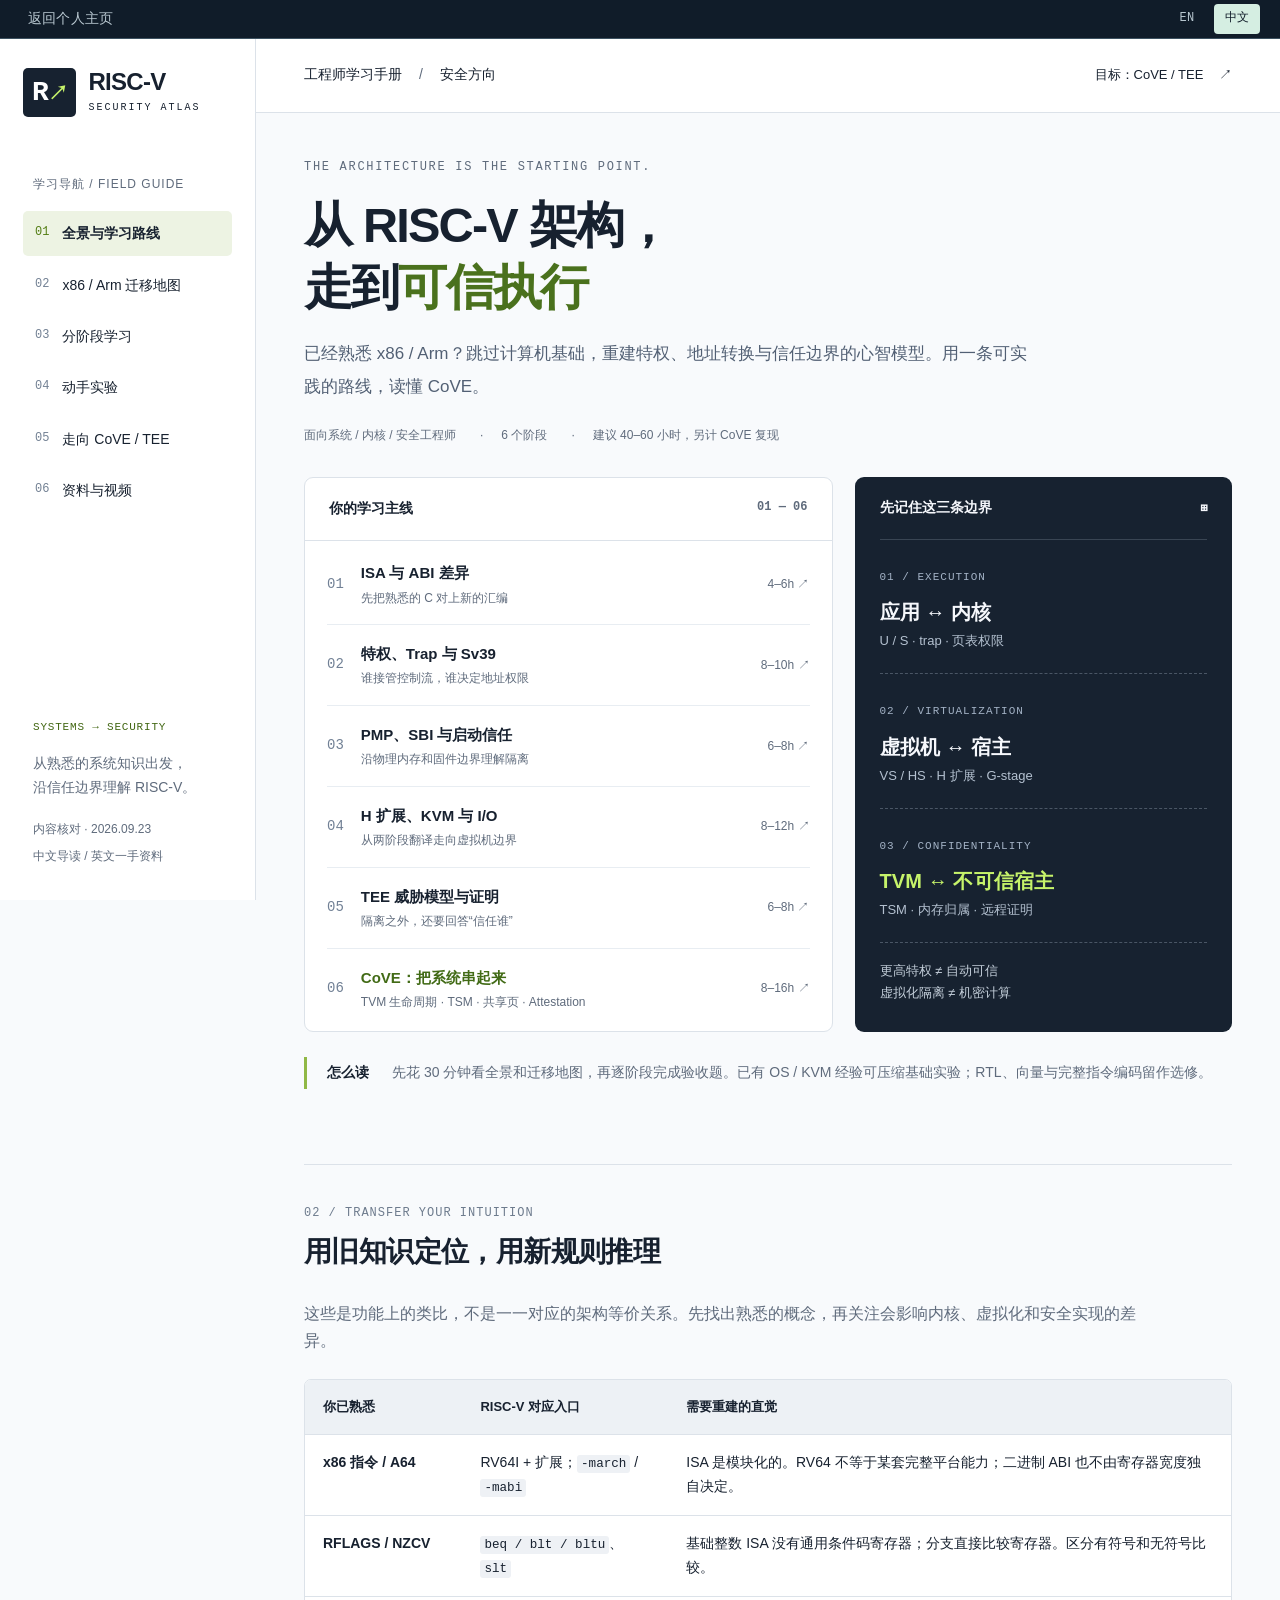
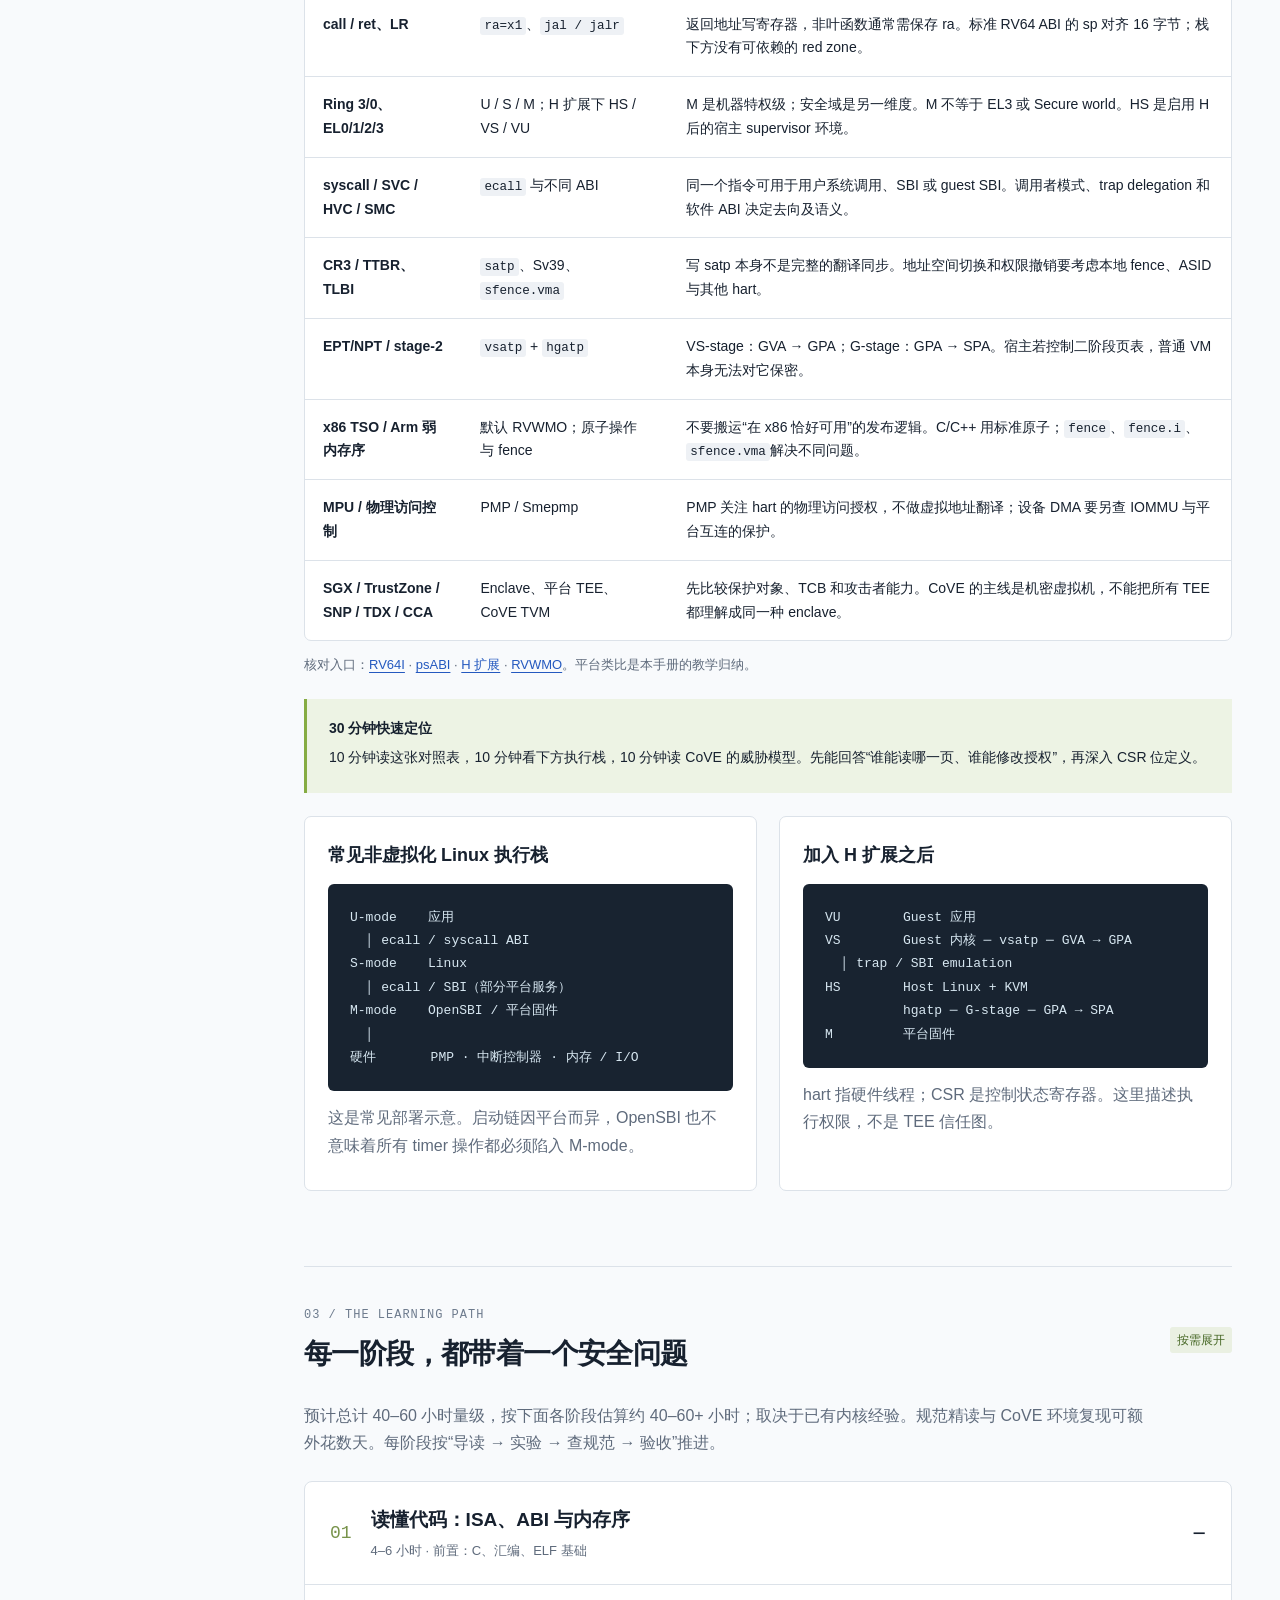
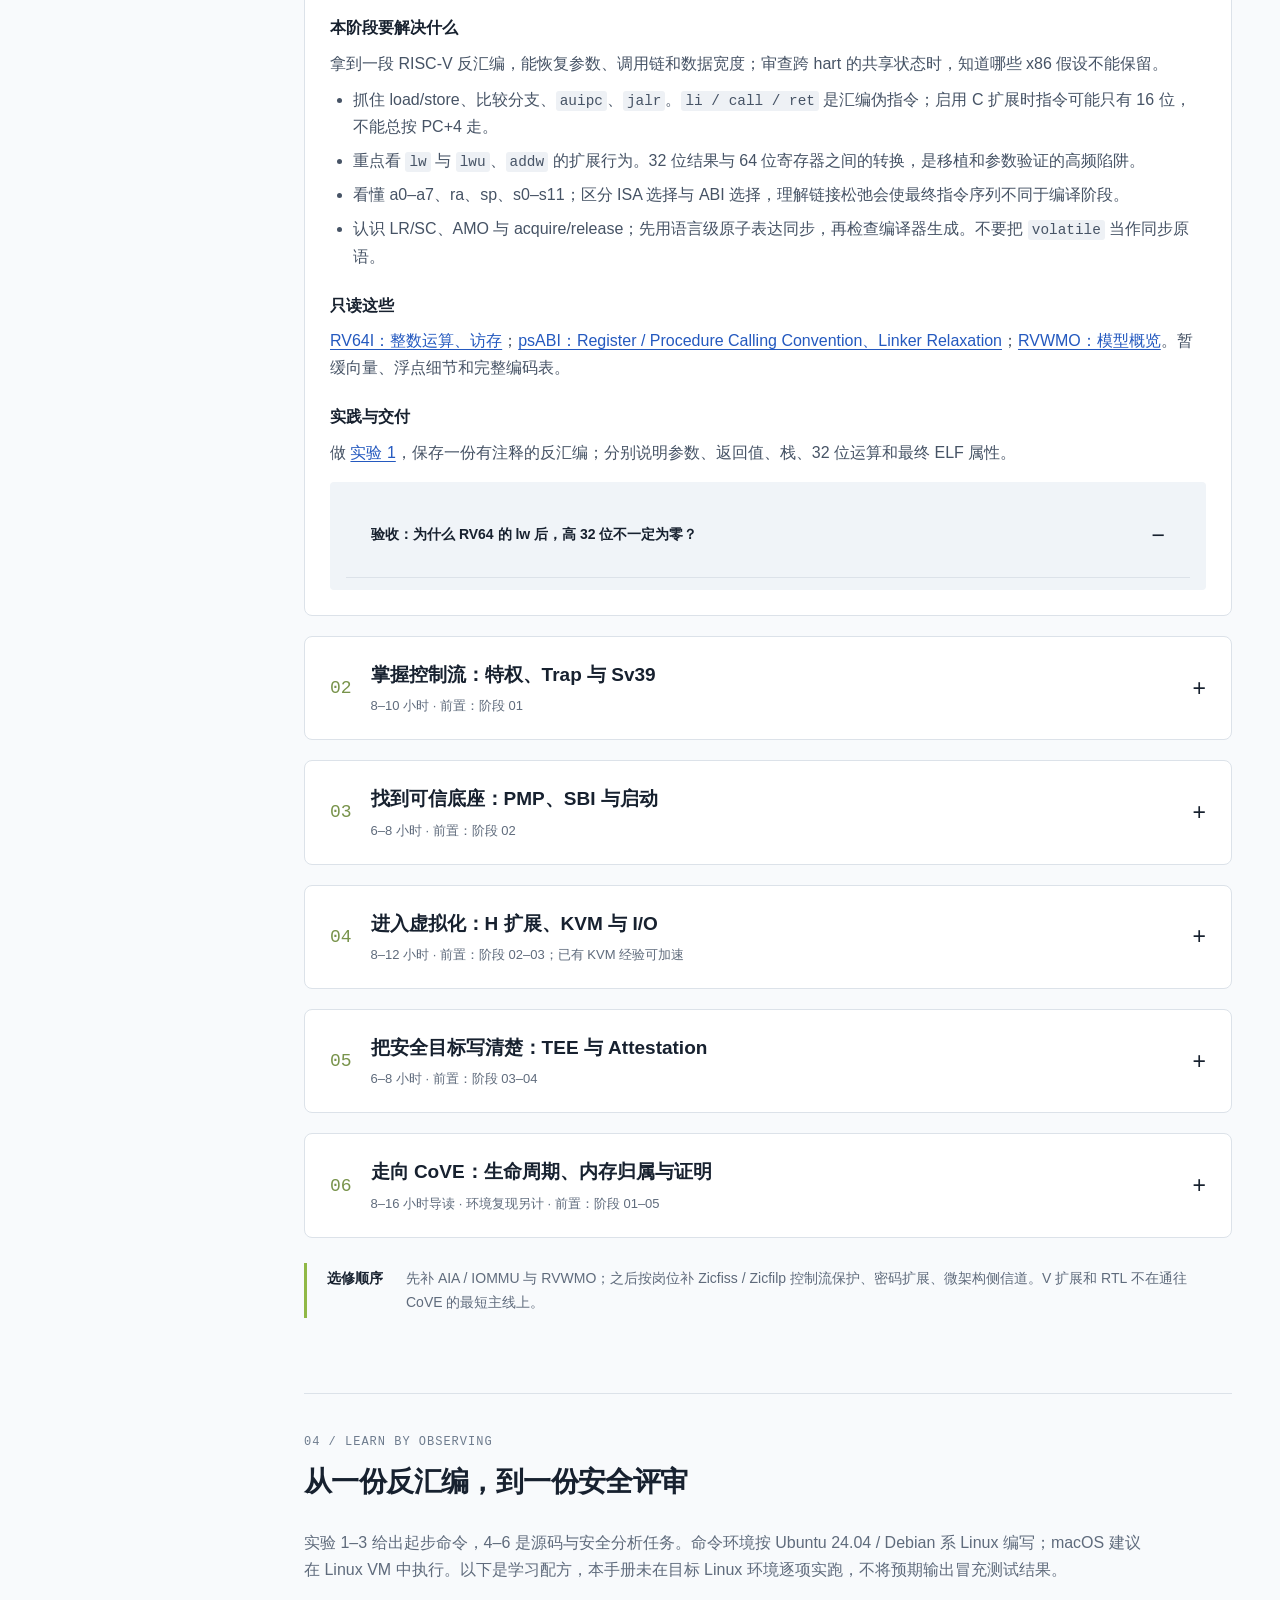
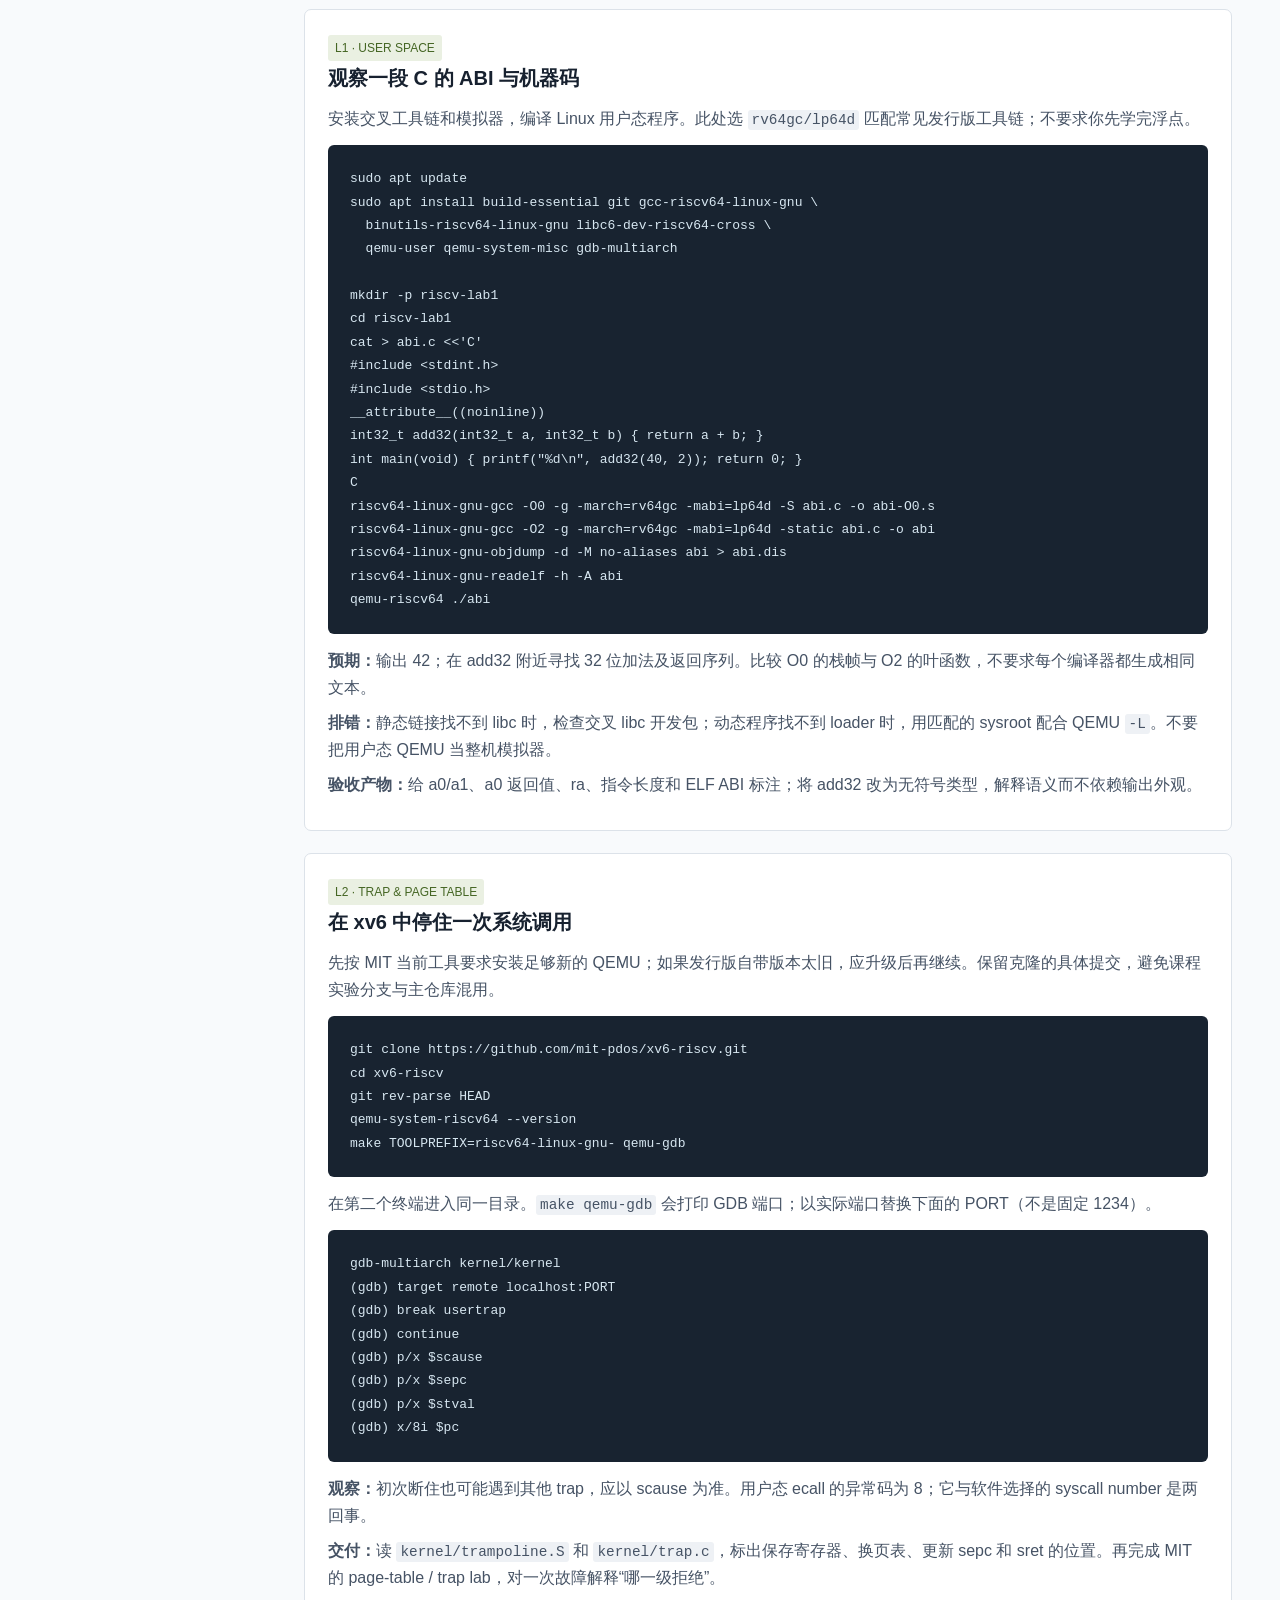
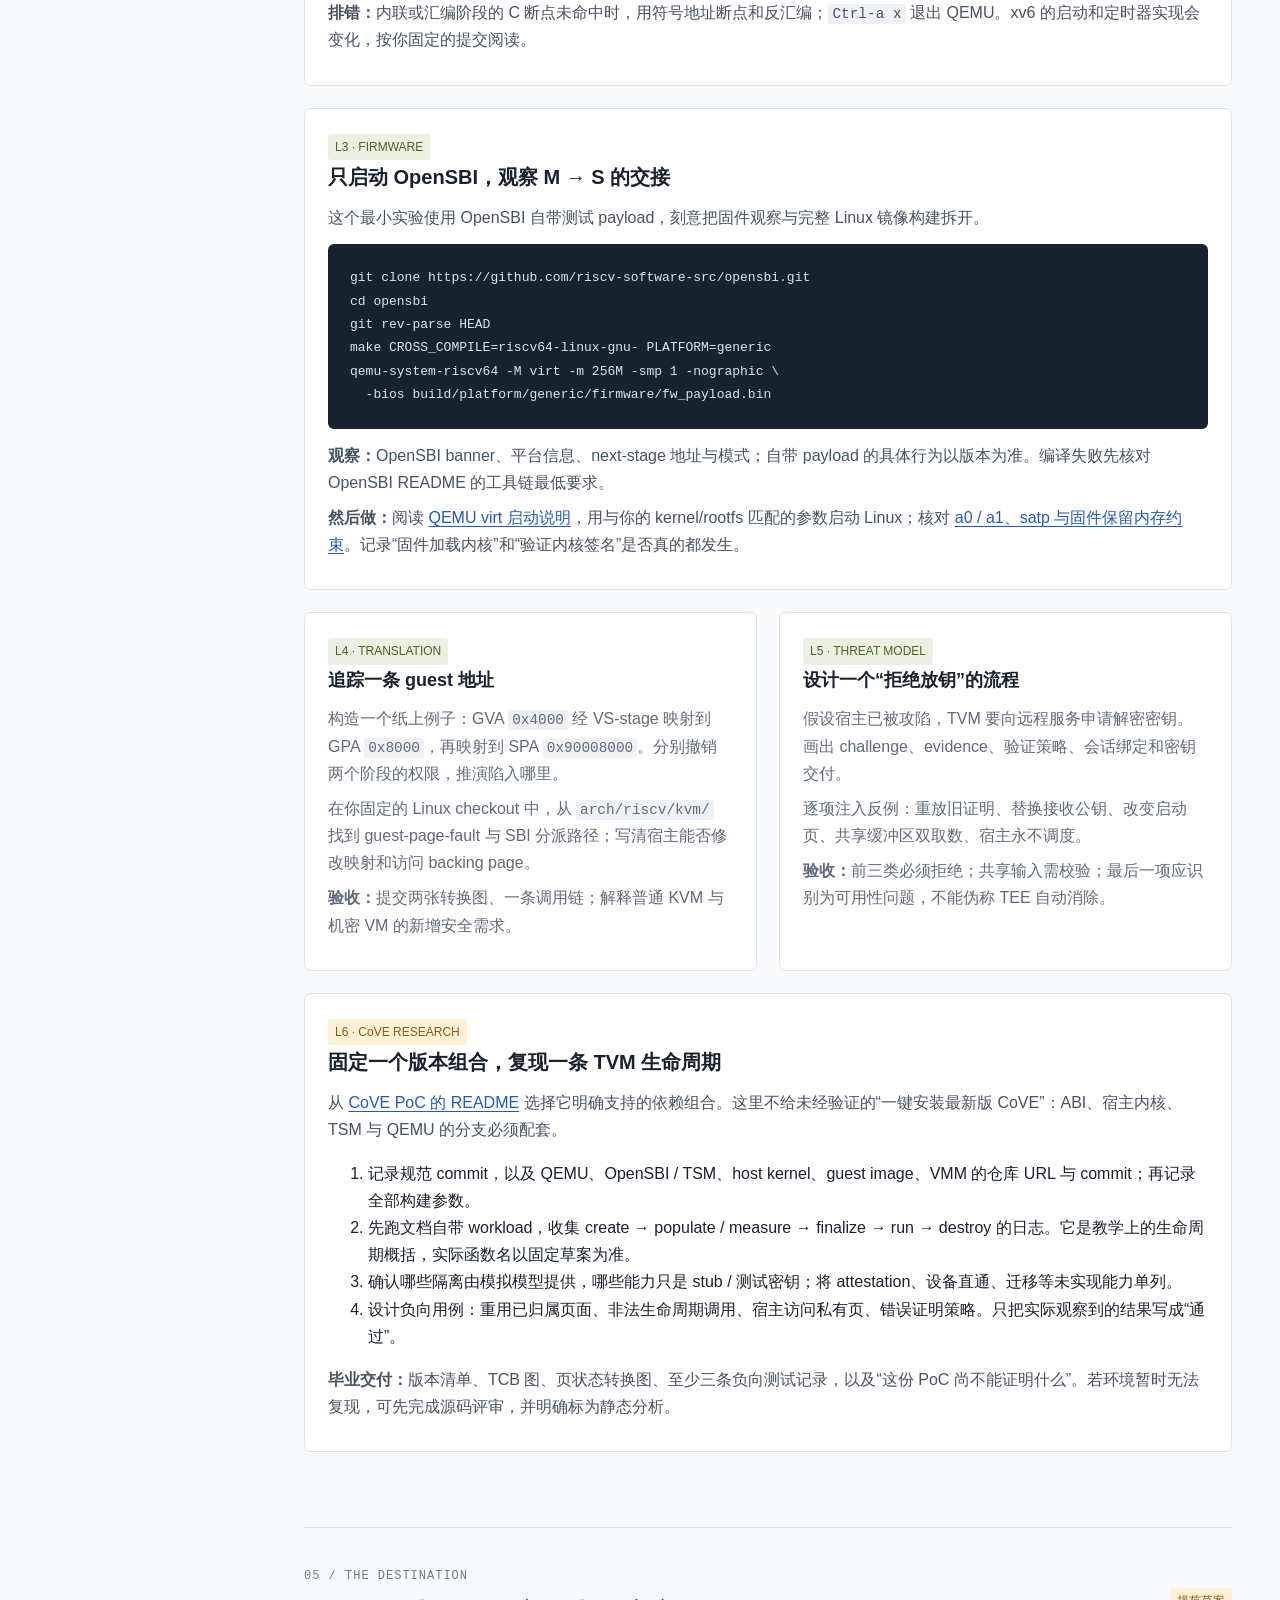
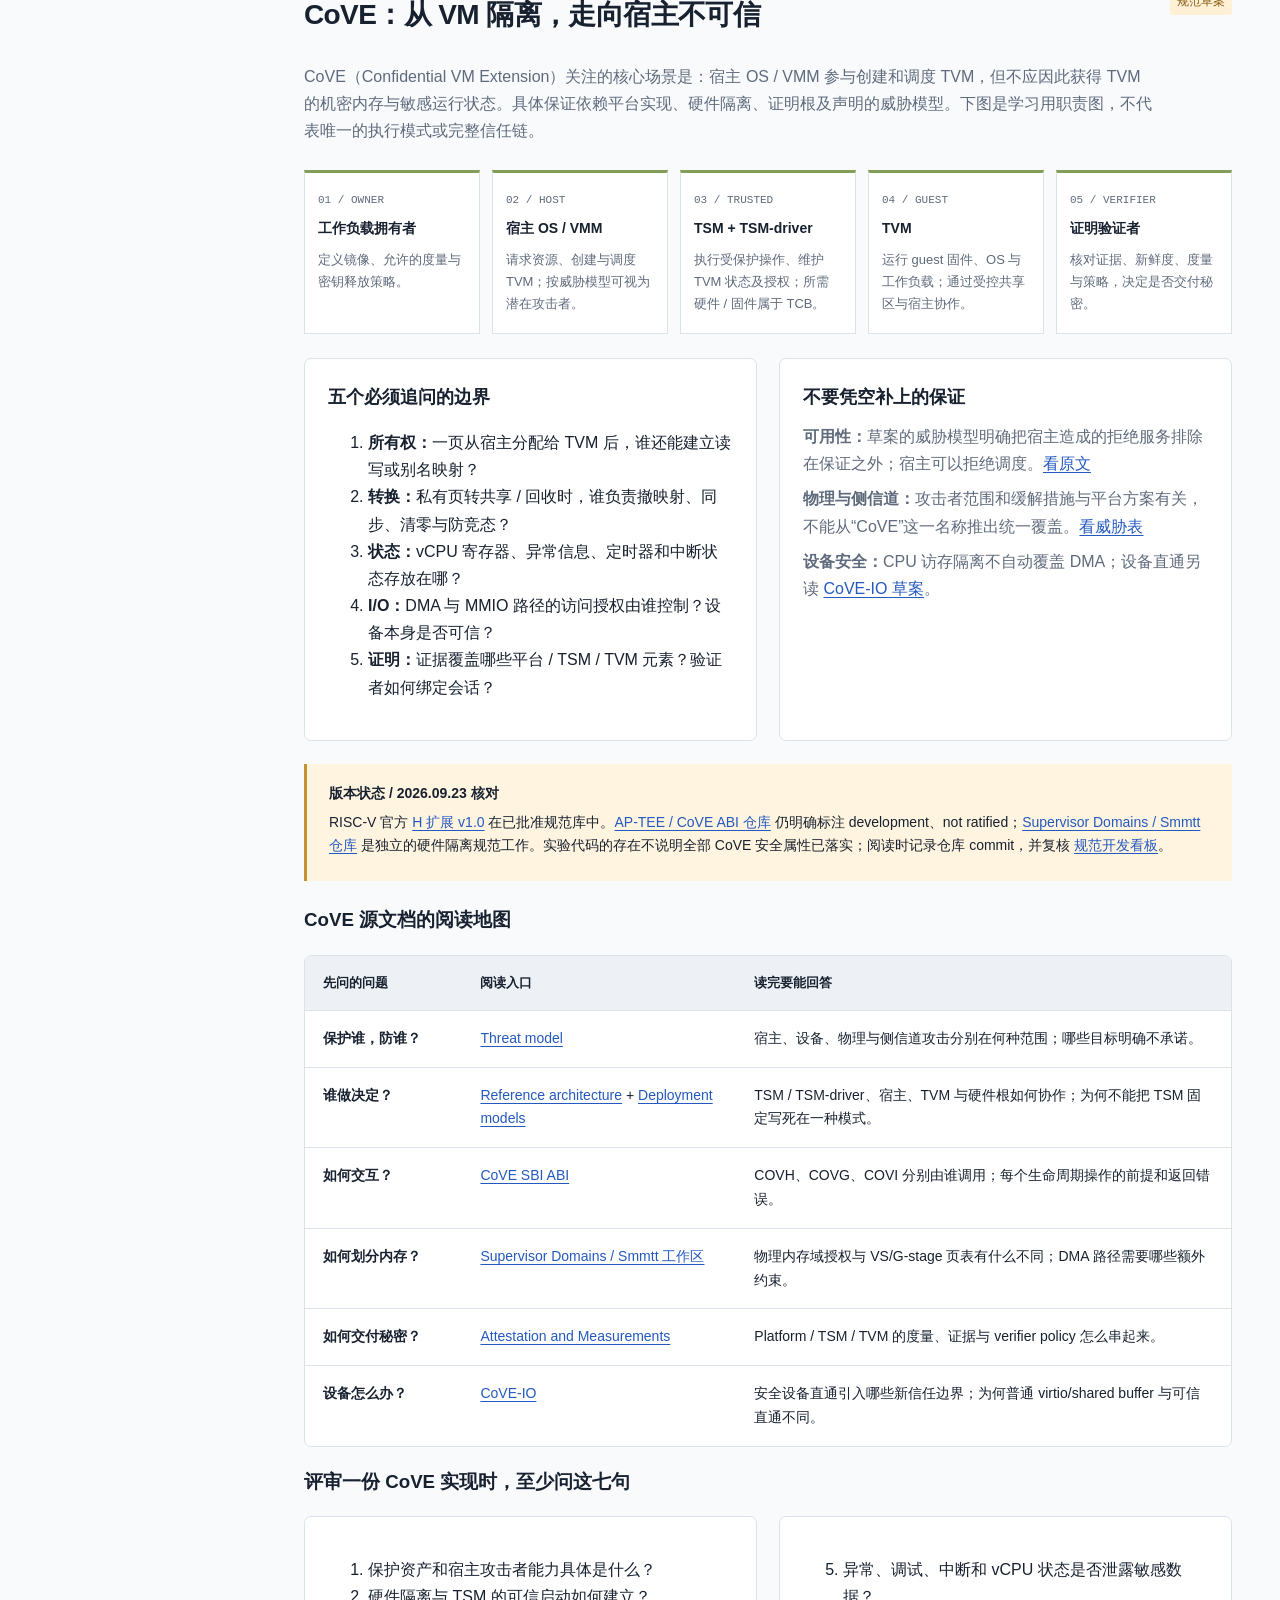
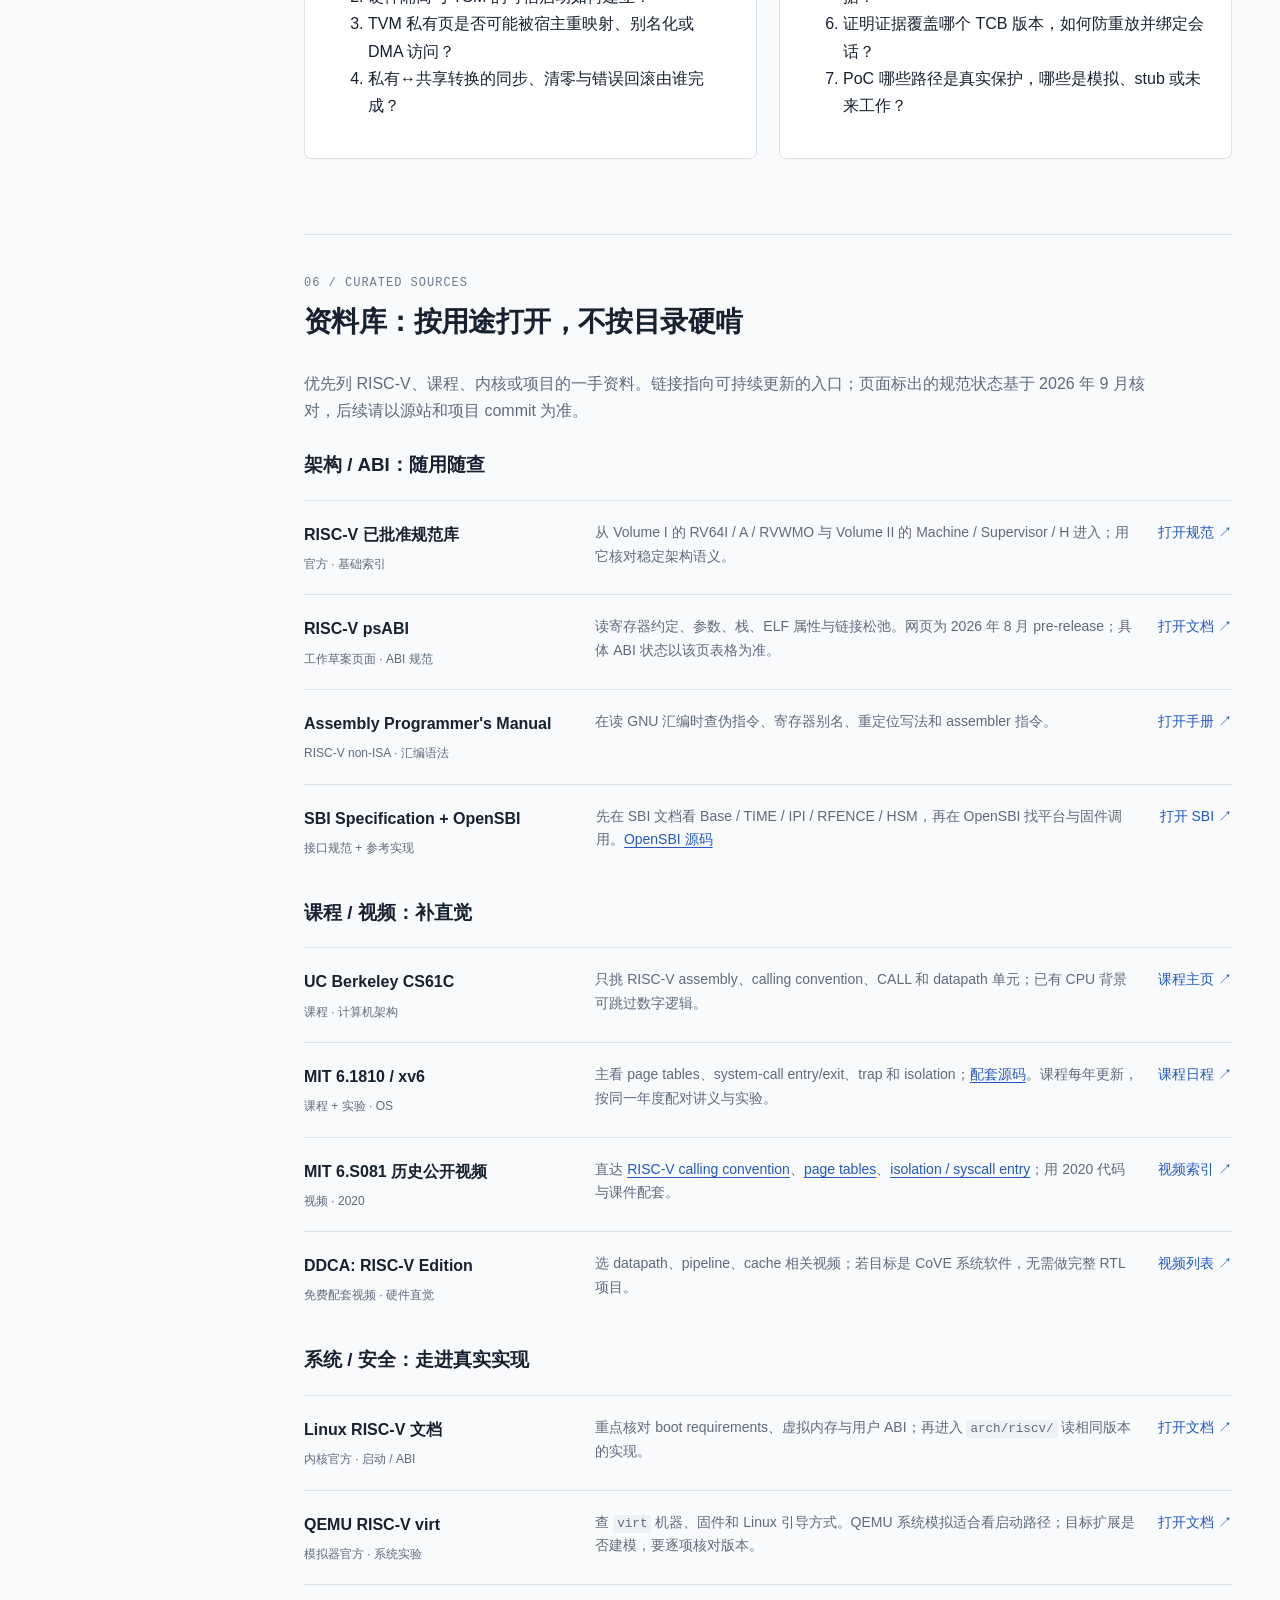
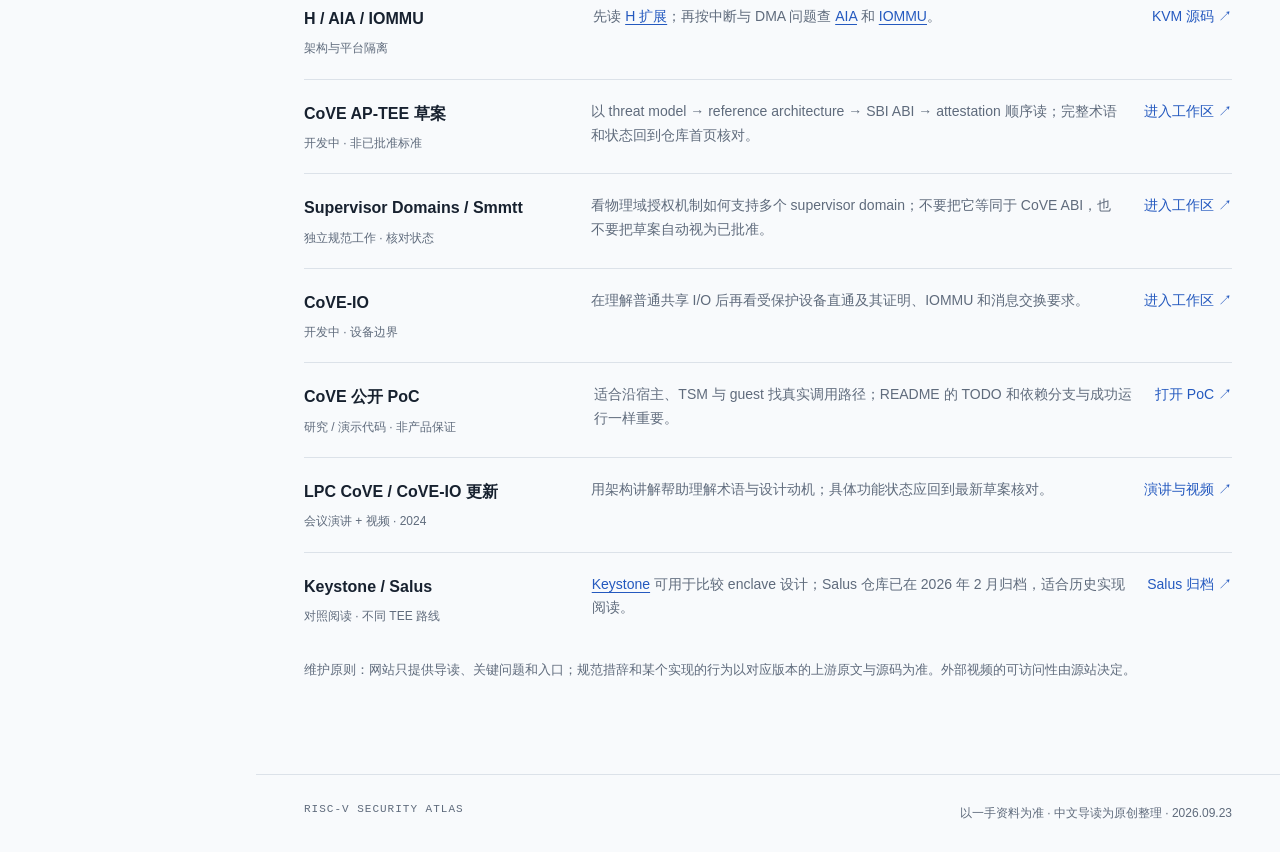
==== commit 38924f29: "Add direct personal-home links to all atlas pages" ====
--- a/index.zh.html
+++ b/index.zh.html
@@ -1,6 +1,6 @@
 <!DOCTYPE html>
 
-<html lang="zh-CN"><head><meta charset="utf-8"/><meta content="width=device-width,initial-scale=1" name="viewport"/><title>RISC-V Security Atlas · 从架构到 CoVE</title><meta content="为有 x86/Arm 经验的系统工程师设计的 RISC-V 安全学习路线：架构迁移、特权隔离、Linux/KVM 与 CoVE/TEE。" name="description"/><link href="data:image/svg+xml,%3Csvg xmlns='http://www.w3.org/2000/svg' viewBox='0 0 32 32'%3E%3Crect width='32' height='32' rx='6' fill='%2318202d'/%3E%3Cpath d='M8 8h9l6 7-6 9H8l7-9z' fill='%23c6f36a'/%3E%3C/svg%3E" rel="icon" type="image/svg+xml"/><link href="style.css" rel="stylesheet"/><script src="language.js"></script></head><body><nav aria-label="语言选择" id="atlas-langbar"><a data-atlas-lang="en" href="index.html">EN</a><a aria-current="page" data-atlas-lang="zh" href="index.zh.html">中文</a></nav><a class="skip" href="#main">跳至正文</a><aside><a class="brand" href="#overview"><span class="brandmark">R<span>↗</span></span><div>RISC-V<span>SECURITY ATLAS</span></div></a><div class="nav-label">学习导航 / FIELD GUIDE</div><nav><a href="#overview">01 <span>全景与学习路线</span></a><a href="#bridge">02 <span>x86 / Arm 迁移地图</span></a><a href="#curriculum">03 <span>分阶段学习</span></a><a href="#labs">04 <span>动手实验</span></a><a href="#cove">05 <span>走向 CoVE / TEE</span></a><a href="#library">06 <span>资料与视频</span></a></nav><div class="aside-note"><span class="pill">SYSTEMS → SECURITY</span><p>从熟悉的系统知识出发，<br/>沿信任边界理解 RISC-V。</p><small>内容核对 · 2026.09.23<br/>中文导读 / 英文一手资料</small></div></aside><div class="page"><header><span>工程师学习手册 <span class="muted">/</span> 安全方向</span><a href="#cove">目标：CoVE / TEE <span>↗</span></a></header><main id="main"><section id="overview"><div class="eyebrow">THE ARCHITECTURE IS THE STARTING POINT.</div><h1>从 RISC-V 架构，<br/>走到<span class="accent">可信执行</span></h1><p class="lead">已经熟悉 x86 / Arm？跳过计算机基础，重建特权、地址转换与信任边界的心智模型。用一条可实践的路线，读懂 CoVE。</p><div class="meta-row"><span>面向系统 / 内核 / 安全工程师</span><span>6 个阶段</span><span>建议 40–60 小时，另计 CoVE 复现</span></div><div class="overview-grid"><div class="route-panel"><div class="panel-title"><span>你的学习主线</span><span class="mono">01 — 06</span></div><ol class="route"><li><a href="#stage-1"><b>01</b><div>ISA 与 ABI 差异<span>先把熟悉的 C 对上新的汇编</span></div><small>4–6h ↗</small></a></li><li><a href="#stage-2"><b>02</b><div>特权、Trap 与 Sv39<span>谁接管控制流，谁决定地址权限</span></div><small>8–10h ↗</small></a></li><li><a href="#stage-3"><b>03</b><div>PMP、SBI 与启动信任<span>沿物理内存和固件边界理解隔离</span></div><small>6–8h ↗</small></a></li><li><a href="#stage-4"><b>04</b><div>H 扩展、KVM 与 I/O<span>从两阶段翻译走向虚拟机边界</span></div><small>8–12h ↗</small></a></li><li><a href="#stage-5"><b>05</b><div>TEE 威胁模型与证明<span>隔离之外，还要回答“信任谁”</span></div><small>6–8h ↗</small></a></li><li class="destination"><a href="#stage-6"><b>06</b><div>CoVE：把系统串起来<span>TVM 生命周期 · TSM · 共享页 · Attestation</span></div><small>8–16h ↗</small></a></li></ol></div><div class="boundary-panel"><div class="panel-title"><span>先记住这三条边界</span><span>⊞</span></div><div class="boundary"><span>01 / EXECUTION</span><h3>应用 ↔ 内核</h3><p>U / S · trap · 页表权限</p></div><div class="boundary"><span>02 / VIRTUALIZATION</span><h3>虚拟机 ↔ 宿主</h3><p>VS / HS · H 扩展 · G-stage</p></div><div class="boundary last"><span>03 / CONFIDENTIALITY</span><h3>TVM ↔ 不可信宿主</h3><p>TSM · 内存归属 · 远程证明</p></div><p class="boundary-caption">更高特权 ≠ 自动可信<br/>虚拟化隔离 ≠ 机密计算</p></div></div><div class="reading-note"><b>怎么读</b><p>先花 30 分钟看全景和迁移地图，再逐阶段完成验收题。已有 OS / KVM 经验可压缩基础实验；RTL、向量与完整指令编码留作选修。</p></div></section><section id="bridge"><div class="section-heading"><div><span class="num">02 / TRANSFER YOUR INTUITION</span><h2>用旧知识定位，用新规则推理</h2></div></div><p class="intro">这些是功能上的类比，不是一一对应的架构等价关系。先找出熟悉的概念，再关注会影响内核、虚拟化和安全实现的差异。</p><div class="table-wrap"><table><thead><tr><th>你已熟悉</th><th>RISC-V 对应入口</th><th>需要重建的直觉</th></tr></thead><tbody>
+<html lang="zh-CN"><head><meta charset="utf-8"/><meta content="width=device-width,initial-scale=1" name="viewport"/><title>RISC-V Security Atlas · 从架构到 CoVE</title><meta content="为有 x86/Arm 经验的系统工程师设计的 RISC-V 安全学习路线：架构迁移、特权隔离、Linux/KVM 与 CoVE/TEE。" name="description"/><link href="data:image/svg+xml,%3Csvg xmlns='http://www.w3.org/2000/svg' viewBox='0 0 32 32'%3E%3Crect width='32' height='32' rx='6' fill='%2318202d'/%3E%3Cpath d='M8 8h9l6 7-6 9H8l7-9z' fill='%23c6f36a'/%3E%3C/svg%3E" rel="icon" type="image/svg+xml"/><link href="style.css" rel="stylesheet"/><script src="language.js"></script><link rel="stylesheet" href="home-navigation.css"></head><body><nav aria-label="站点导航与语言选择" id="atlas-langbar"><a class="atlas-home-link" href="https://shundazhang.github.io/index.zh.html">返回个人主页</a><a data-atlas-lang="en" href="index.html">EN</a><a aria-current="page" data-atlas-lang="zh" href="index.zh.html">中文</a></nav><a class="skip" href="#main">跳至正文</a><aside><a class="brand" href="#overview"><span class="brandmark">R<span>↗</span></span><div>RISC-V<span>SECURITY ATLAS</span></div></a><div class="nav-label">学习导航 / FIELD GUIDE</div><nav><a href="#overview">01 <span>全景与学习路线</span></a><a href="#bridge">02 <span>x86 / Arm 迁移地图</span></a><a href="#curriculum">03 <span>分阶段学习</span></a><a href="#labs">04 <span>动手实验</span></a><a href="#cove">05 <span>走向 CoVE / TEE</span></a><a href="#library">06 <span>资料与视频</span></a></nav><div class="aside-note"><span class="pill">SYSTEMS → SECURITY</span><p>从熟悉的系统知识出发，<br/>沿信任边界理解 RISC-V。</p><small>内容核对 · 2026.09.23<br/>中文导读 / 英文一手资料</small></div></aside><div class="page"><header><span>工程师学习手册 <span class="muted">/</span> 安全方向</span><a href="#cove">目标：CoVE / TEE <span>↗</span></a></header><main id="main"><section id="overview"><div class="eyebrow">THE ARCHITECTURE IS THE STARTING POINT.</div><h1>从 RISC-V 架构，<br/>走到<span class="accent">可信执行</span></h1><p class="lead">已经熟悉 x86 / Arm？跳过计算机基础，重建特权、地址转换与信任边界的心智模型。用一条可实践的路线，读懂 CoVE。</p><div class="meta-row"><span>面向系统 / 内核 / 安全工程师</span><span>6 个阶段</span><span>建议 40–60 小时，另计 CoVE 复现</span></div><div class="overview-grid"><div class="route-panel"><div class="panel-title"><span>你的学习主线</span><span class="mono">01 — 06</span></div><ol class="route"><li><a href="#stage-1"><b>01</b><div>ISA 与 ABI 差异<span>先把熟悉的 C 对上新的汇编</span></div><small>4–6h ↗</small></a></li><li><a href="#stage-2"><b>02</b><div>特权、Trap 与 Sv39<span>谁接管控制流，谁决定地址权限</span></div><small>8–10h ↗</small></a></li><li><a href="#stage-3"><b>03</b><div>PMP、SBI 与启动信任<span>沿物理内存和固件边界理解隔离</span></div><small>6–8h ↗</small></a></li><li><a href="#stage-4"><b>04</b><div>H 扩展、KVM 与 I/O<span>从两阶段翻译走向虚拟机边界</span></div><small>8–12h ↗</small></a></li><li><a href="#stage-5"><b>05</b><div>TEE 威胁模型与证明<span>隔离之外，还要回答“信任谁”</span></div><small>6–8h ↗</small></a></li><li class="destination"><a href="#stage-6"><b>06</b><div>CoVE：把系统串起来<span>TVM 生命周期 · TSM · 共享页 · Attestation</span></div><small>8–16h ↗</small></a></li></ol></div><div class="boundary-panel"><div class="panel-title"><span>先记住这三条边界</span><span>⊞</span></div><div class="boundary"><span>01 / EXECUTION</span><h3>应用 ↔ 内核</h3><p>U / S · trap · 页表权限</p></div><div class="boundary"><span>02 / VIRTUALIZATION</span><h3>虚拟机 ↔ 宿主</h3><p>VS / HS · H 扩展 · G-stage</p></div><div class="boundary last"><span>03 / CONFIDENTIALITY</span><h3>TVM ↔ 不可信宿主</h3><p>TSM · 内存归属 · 远程证明</p></div><p class="boundary-caption">更高特权 ≠ 自动可信<br/>虚拟化隔离 ≠ 机密计算</p></div></div><div class="reading-note"><b>怎么读</b><p>先花 30 分钟看全景和迁移地图，再逐阶段完成验收题。已有 OS / KVM 经验可压缩基础实验；RTL、向量与完整指令编码留作选修。</p></div></section><section id="bridge"><div class="section-heading"><div><span class="num">02 / TRANSFER YOUR INTUITION</span><h2>用旧知识定位，用新规则推理</h2></div></div><p class="intro">这些是功能上的类比，不是一一对应的架构等价关系。先找出熟悉的概念，再关注会影响内核、虚拟化和安全实现的差异。</p><div class="table-wrap"><table><thead><tr><th>你已熟悉</th><th>RISC-V 对应入口</th><th>需要重建的直觉</th></tr></thead><tbody>
 <tr><td>x86 指令 / A64</td><td>RV64I + 扩展；<code>-march</code> / <code>-mabi</code></td><td>ISA 是模块化的。RV64 不等于某套完整平台能力；二进制 ABI 也不由寄存器宽度独自决定。</td></tr>
 <tr><td>RFLAGS / NZCV</td><td><code>beq / blt / bltu</code>、<code>slt</code></td><td>基础整数 ISA 没有通用条件码寄存器；分支直接比较寄存器。区分有符号和无符号比较。</td></tr>
 <tr><td>call / ret、LR</td><td><code>ra=x1</code>、<code>jal / jalr</code></td><td>返回地址写寄存器，非叶函数通常需保存 ra。标准 RV64 ABI 的 sp 对齐 16 字节；栈下方没有可依赖的 red zone。</td></tr>
--- a/home-navigation.css
+++ b/home-navigation.css
@@ -0,0 +1,13 @@
+/* Personal-home navigation is distinct from the learning atlas index. */
+#atlas-langbar .atlas-home-link {
+  margin-right: auto;
+  min-width: 0;
+  padding: 4px 8px;
+  text-align: left;
+  font-size: 14px;
+  line-height: 1.3;
+  white-space: nowrap;
+}
+@media (max-width: 400px) {
+  #atlas-langbar { padding-left: 8px; padding-right: 8px; }
+}
